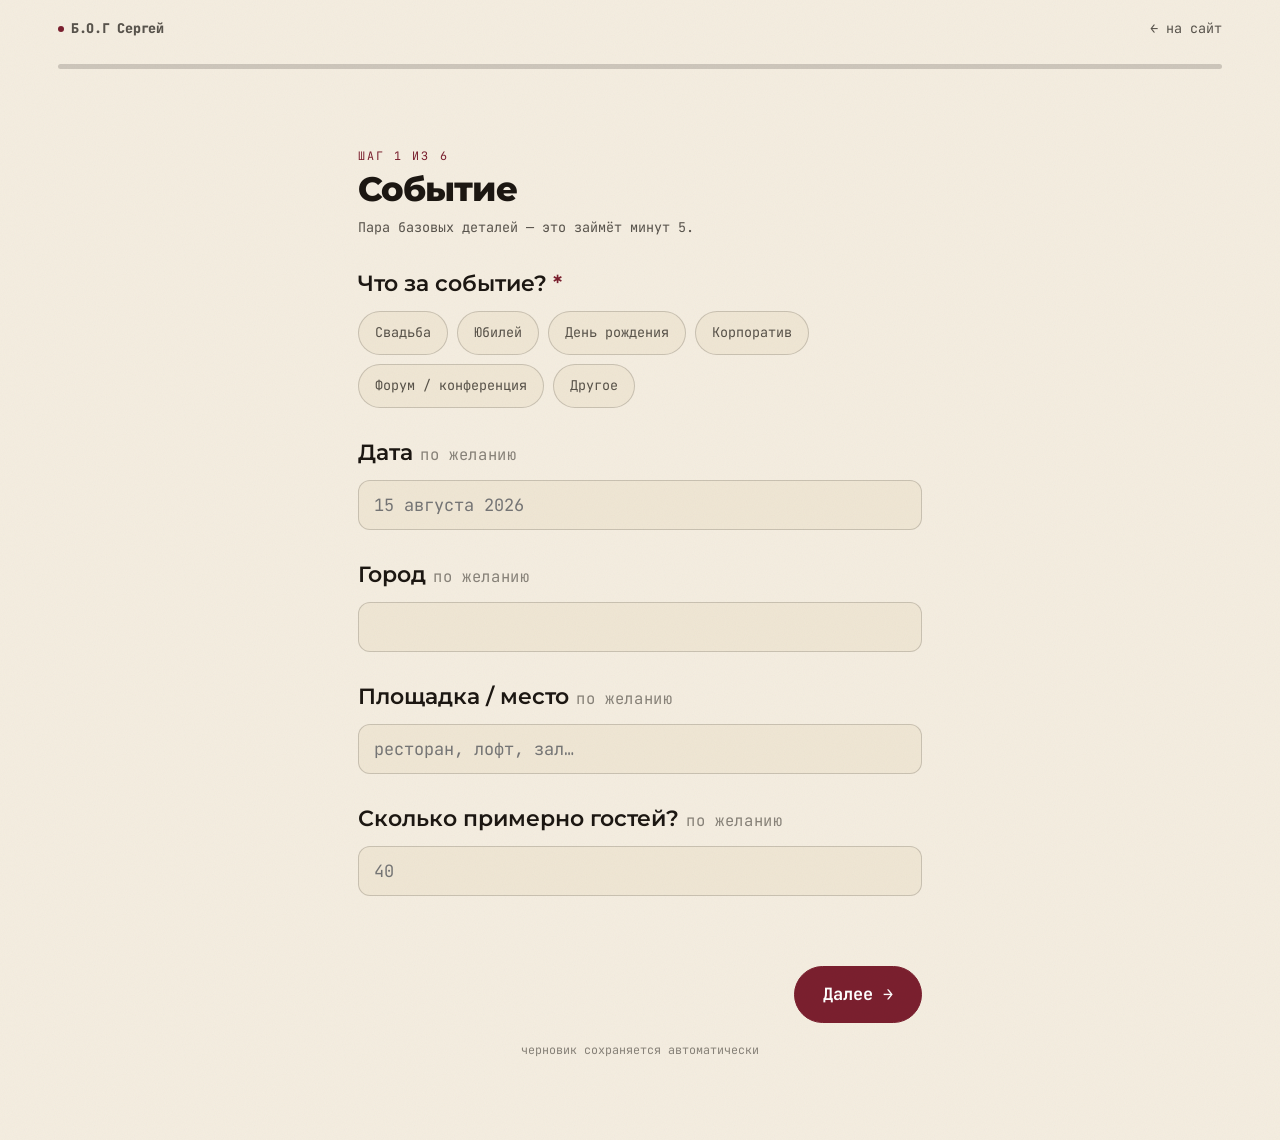
==== anketa.html @ d58dd118 "Анимации (GSAP/ScrollTrigger, editorial) + UX заявки, навигация, фото, анти-копи - Движок анимаций н" ====
<!DOCTYPE html>
<html lang="ru" data-theme="light" data-anim="editorial">
<head>
<meta charset="UTF-8" />
<meta name="viewport" content="width=device-width, initial-scale=1.0" />
<link rel="icon" type="image/svg+xml" href="/favicon.svg" />
<title>Анкета события · Б.О.Г Сергей</title>
<meta name="description" content="Короткая анкета-бриф: расскажите о вашем событии — Сергей подготовит программу под вас." />
<meta name="robots" content="noindex, follow" />
<link rel="preconnect" href="https://fonts.googleapis.com" />
<link rel="preconnect" href="https://fonts.gstatic.com" crossorigin />
<link href="https://fonts.googleapis.com/css2?family=Montserrat:wght@600;700;800;900&family=Caveat:wght@600;700&family=JetBrains+Mono:wght@400;500;600&display=swap" rel="stylesheet" />
<link rel="stylesheet" href="css/studio.css?v=71" />
<style>
.bfwrap{max-width:680px;margin:0 auto;padding:clamp(16px,4vw,40px) var(--pad) 80px}
.bftop{display:flex;align-items:center;justify-content:space-between;padding:18px var(--pad);position:sticky;top:0;background:var(--bg);z-index:10}
.bftop a{font-family:var(--f-mono);font-size:var(--step--1);color:var(--paper-dim)}
.bflogo{font-family:var(--f-display);font-weight:800;letter-spacing:-.02em;display:inline-flex;align-items:center;gap:.5em}
.bflogo i{width:.5em;height:.5em;border-radius:50%;background:var(--accent)}
.bfprog{height:5px;background:var(--line);border-radius:999px;overflow:hidden;margin:6px var(--pad) 0}
.bfprog span{display:block;height:100%;background:var(--accent);width:0;transition:width .35s var(--ease)}
.bfhead{margin:clamp(20px,4vw,38px) 0 6px}
.bfstepn{font-family:var(--f-mono);font-size:var(--step--2);letter-spacing:.18em;text-transform:uppercase;color:var(--accent)}
.bftitle{font-family:var(--f-display);font-weight:800;letter-spacing:-.025em;font-size:clamp(1.7rem,1.2rem+2vw,2.6rem);color:var(--paper);line-height:1.05;margin-top:6px}
.bfsub{font-family:var(--f-mono);font-size:var(--step--1);color:var(--paper-dim);margin-top:10px}
.bffield{margin-top:clamp(18px,2.5vw,26px)}
.bflbl{display:block;font-family:var(--f-display);font-weight:600;font-size:var(--step-1);color:var(--paper);margin-bottom:10px}
.bflbl .opt{font-family:var(--f-mono);font-weight:400;font-size:.7em;color:var(--paper-faint);letter-spacing:.04em;margin-left:.5em}
.bflbl .bfreq{color:var(--accent)}
.bfi,.bft{width:100%;font-family:var(--f-body);font-size:var(--step-0);color:var(--paper);background:var(--bg-1);border:1.5px solid var(--line);border-radius:12px;padding:13px 15px;transition:border-color .2s}
.bft{resize:vertical;min-height:90px;line-height:1.6}
.bfi:focus,.bft:focus{outline:none;border-color:var(--accent)}
.bfchips{display:flex;flex-wrap:wrap;gap:9px}
.bfchip{font-family:var(--f-mono);font-size:var(--step--1);padding:10px 16px;border-radius:999px;border:1.5px solid var(--line);background:var(--bg-1);color:var(--paper-dim);cursor:pointer;transition:.18s;user-select:none}
.bfchip:hover{border-color:var(--line-2)}
.bfchip.on{background:var(--accent);border-color:var(--accent);color:#fff}
.bfcards{display:flex;flex-direction:column;gap:10px}
.bfcard{display:flex;gap:8px;flex-wrap:wrap;align-items:center}
.bfcard .bfi{flex:1;min-width:120px}
.bfcard .del{flex:0 0 auto;width:42px;height:46px;border:1.5px solid var(--line);border-radius:12px;background:var(--bg-1);color:var(--paper-dim);cursor:pointer;font-size:18px}
.bfcard .del:hover{border-color:var(--accent);color:var(--accent)}
.bfadd{align-self:flex-start;font-family:var(--f-mono);font-size:var(--step--1);color:var(--accent);background:none;border:1.5px dashed var(--line-2);border-radius:10px;padding:9px 14px;cursor:pointer}
.bfadd:hover{border-color:var(--accent)}
.bfconsent{display:flex;align-items:flex-start;gap:.7em;font-family:var(--f-mono);font-size:var(--step--1);line-height:1.55;color:var(--paper-dim);cursor:pointer}
.bfconsent input{width:1.2em;height:1.2em;margin-top:.15em;accent-color:var(--accent);flex:0 0 auto}
.bfconsent a{color:var(--accent);border-bottom:1px solid currentColor}
.bfnav{display:flex;gap:12px;justify-content:space-between;margin-top:clamp(26px,4vw,40px)}
.bfbtn{font-family:var(--f-body);font-weight:700;font-size:var(--step-0);border-radius:999px;padding:14px 28px;cursor:pointer;border:1.5px solid var(--line-2);background:transparent;color:var(--paper);transition:.2s}
.bfbtn:hover{border-color:var(--paper)}
.bfbtn--main{background:var(--accent);border-color:var(--accent);color:#fff;margin-left:auto}
.bfbtn--main:hover{filter:brightness(1.06)}
.bfbtn:disabled{opacity:.5;cursor:default}
.bferr{font-family:var(--f-mono);font-size:var(--step--1);color:var(--accent);margin-top:14px;min-height:1.2em}
.bfsaved{font-family:var(--f-mono);font-size:var(--step--2);color:var(--paper-faint);text-align:center;margin-top:18px}
.bfdone{text-align:center;padding:clamp(30px,8vw,70px) 0}
.bfdone .mark{width:64px;height:64px;border-radius:50%;background:var(--accent);color:#fff;display:grid;place-items:center;margin:0 auto 20px}
.bfdone .mark svg{width:32px;height:32px}
.bfdone h2{font-family:var(--f-display);font-weight:800;font-size:clamp(1.8rem,1.2rem+2.4vw,3rem);color:var(--paper);letter-spacing:-.02em}
.bfdone p{font-family:var(--f-mono);font-size:var(--step-0);color:var(--paper-dim);max-width:42ch;margin:14px auto 0;line-height:1.7}
</style>
</head>
<body>
<div class="grain" aria-hidden="true"></div>

<div class="bftop">
  <a href="index.html" class="bflogo"><i></i>Б.О.Г&nbsp;Сергей</a>
  <a href="index.html">← на сайт</a>
</div>
<div class="bfprog"><span id="bfbar"></span></div>

<main class="bfwrap" id="bfroot"></main>

<script>
(function(){
  "use strict";
  var META = ["name","contact","eventType","date","city","venue","guests"];

  var STEPS = [
    { title:"Событие", sub:"Пара базовых деталей — это займёт минут 5.", fields:[
      { type:"chips", key:"eventType", label:"Что за событие?", required:true, options:["Свадьба","Юбилей","День рождения","Корпоратив","Форум / конференция","Другое"] },
      { type:"text", key:"date", label:"Дата", opt:true, ph:"15 августа 2026" },
      { type:"text", key:"city", label:"Город", opt:true },
      { type:"text", key:"venue", label:"Площадка / место", opt:true, ph:"ресторан, лофт, зал…" },
      { type:"text", key:"guests", label:"Сколько примерно гостей?", opt:true, ph:"40" }
    ]},
    { title:"Как с вами связаться", sub:"Чтобы Сергей мог обсудить детали.", fields:[
      { type:"text", key:"name", label:"Как вас зовут?", required:true },
      { type:"text", key:"contact", label:"Телефон или Telegram", required:true, ph:"+7… или @username" },
      { type:"text", key:"socials", label:"Соцсети", opt:true, ph:"VK / Instagram (по желанию)" }
    ]},
    { title:"Формат и атмосфера", sub:"Чтобы вечер был именно вашим.", fields:[
      { type:"chips", multi:true, key:"mood", label:"Какое настроение хотите?", opt:true, options:["Тёплое, семейное","Динамичное, драйв","Торжественное","Неформальное","Камерное","Масштабное"] },
      { type:"textarea", key:"must", label:"Что точно должно быть?", opt:true },
      { type:"textarea", key:"avoid", label:"Чего точно НЕ нужно?", opt:true }
    ]},
    { title:"Программа и слово гостям", sub:"Можно пропустить и дополнить позже.", fields:[
      { type:"textarea", key:"keymoments", label:"Ключевые моменты / блоки программы", opt:true },
      { type:"cards", key:"speakers", label:"Кому дать слово / тосты", opt:true, cols:["Имя","Кто это / факт"] }
    ]},
    { title:"Музыка", sub:"", fields:[
      { type:"textarea", key:"music_key", label:"Важные композиции на ключевые моменты", opt:true },
      { type:"textarea", key:"music_stop", label:"Стоп-лист — что НЕ играть", opt:true },
      { type:"textarea", key:"music_dance", label:"Танцевальные предпочтения / жанры", opt:true }
    ]},
    { title:"Традиции", when:function(a){return a.eventType==="Свадьба";}, fields:[
      { type:"chips", multi:true, key:"traditions", label:"Какие традиции оставляем?", opt:true, options:["Каравай","Семейный очаг","Танец с родителями","Букет невесты","Бутоньерка","Торт"] },
      { type:"textarea", key:"love_story", label:"Пара слов о вашей истории", opt:true }
    ]},
    { title:"Детали события", when:function(a){return a.eventType && a.eventType!=="Свадьба";}, fields:[
      { type:"textarea", key:"hero", label:"О ком/чём событие, кто виновник торжества?", opt:true },
      { type:"textarea", key:"goal", label:"Цель и важные детали", opt:true },
      { type:"chips", multi:true, key:"tech", label:"Что нужно технически?", opt:true, options:["Микрофоны","Экран / проектор","Награждение","Выступления спикеров","Живая музыка"] }
    ]},
    { title:"Почти готово", sub:"Последний шаг.", fields:[
      { type:"textarea", key:"wishes", label:"Что ещё важно знать?", opt:true },
      { type:"consent", key:"consent", label:"", required:true }
    ]}
  ];

  var A = {};
  try { A = JSON.parse(localStorage.getItem("bog_brief_draft")||"{}") || {}; } catch(e){ A = {}; }
  var idx = 0;
  var root = document.getElementById("bfroot");
  var bar = document.getElementById("bfbar");

  function visible(){ return STEPS.filter(function(s){ return !s.when || s.when(A); }); }
  function save(){ try{ localStorage.setItem("bog_brief_draft", JSON.stringify(A)); }catch(e){} }
  function esc(s){ return String(s==null?"":s).replace(/[&<>"]/g,function(c){return {"&":"&amp;","<":"&lt;",">":"&gt;",'"':"&quot;"}[c];}); }

  function fieldHTML(f){
    var req = f.required ? '<span class="bfreq"> *</span>' : (f.opt ? '<span class="opt">по желанию</span>' : '');
    var lbl = f.label ? '<label class="bflbl">'+esc(f.label)+req+'</label>' : '';
    var v = A[f.key];
    if(f.type==="text") return '<div class="bffield">'+lbl+'<input class="bfi" data-k="'+f.key+'" type="text" value="'+esc(v||"")+'" placeholder="'+esc(f.ph||"")+'"></div>';
    if(f.type==="textarea") return '<div class="bffield">'+lbl+'<textarea class="bft" data-k="'+f.key+'" placeholder="'+esc(f.ph||"")+'">'+esc(v||"")+'</textarea></div>';
    if(f.type==="chips"){
      var sel = f.multi ? (Array.isArray(v)?v:[]) : v;
      var chips = f.options.map(function(o){
        var on = f.multi ? (sel.indexOf(o)>=0) : (sel===o);
        return '<button type="button" class="bfchip'+(on?" on":"")+'" data-chip="'+f.key+'" data-val="'+esc(o)+'" data-multi="'+(f.multi?1:0)+'">'+esc(o)+'</button>';
      }).join("");
      return '<div class="bffield">'+lbl+'<div class="bfchips">'+chips+'</div></div>';
    }
    if(f.type==="cards"){
      var rows = (Array.isArray(v)?v:[]);
      if(!rows.length) rows=[{}];
      var html = rows.map(function(r,i){
        return '<div class="bfcard" data-card="'+f.key+'" data-i="'+i+'">'+
          f.cols.map(function(c,ci){ return '<input class="bfi" data-col="'+ci+'" type="text" placeholder="'+esc(c)+'" value="'+esc(r["c"+ci]||"")+'">'; }).join("")+
          '<button type="button" class="del" data-delcard="'+f.key+'" data-i="'+i+'">×</button></div>';
      }).join("");
      return '<div class="bffield">'+lbl+'<div class="bfcards" data-cards="'+f.key+'">'+html+'</div><button type="button" class="bfadd" data-addcard="'+f.key+'">+ добавить</button></div>';
    }
    if(f.type==="consent"){
      var on = !!v;
      return '<div class="bffield"><label class="bfconsent"><input type="checkbox" data-k="consent"'+(on?" checked":"")+'><span>Я даю согласие на обработку персональных данных и принимаю <a href="privacy.html" target="_blank">политику конфиденциальности</a>.</span></label></div>';
    }
    return "";
  }

  function render(){
    var steps = visible();
    if(idx>=steps.length) idx=steps.length-1;
    if(idx<0) idx=0;
    var step = steps[idx];
    bar.style.width = Math.round((idx)/(steps.length-1)*100)+"%";
    var last = idx===steps.length-1;
    root.innerHTML =
      '<div class="bfhead"><div class="bfstepn">Шаг '+(idx+1)+' из '+steps.length+'</div>'+
      '<h1 class="bftitle">'+esc(step.title)+'</h1>'+(step.sub?'<p class="bfsub">'+esc(step.sub)+'</p>':'')+'</div>'+
      step.fields.map(fieldHTML).join("")+
      '<p class="bferr" id="bferr"></p>'+
      '<div class="bfnav">'+
        (idx>0?'<button type="button" class="bfbtn" id="bfback">Назад</button>':'')+
        '<button type="button" class="bfbtn bfbtn--main" id="bfnext">'+(last?"Отправить":"Далее →")+'</button>'+
      '</div>'+
      '<p class="bfsaved">черновик сохраняется автоматически</p>';
    wire(step);
  }

  function wire(step){
    root.querySelectorAll("[data-k]").forEach(function(el){
      el.addEventListener(el.type==="checkbox"?"change":"input", function(){
        A[el.getAttribute("data-k")] = el.type==="checkbox" ? el.checked : el.value;
        save();
      });
    });
    root.querySelectorAll("[data-chip]").forEach(function(el){
      el.addEventListener("click", function(){
        var k=el.getAttribute("data-chip"), val=el.getAttribute("data-val"), multi=el.getAttribute("data-multi")==="1";
        if(multi){ var arr=Array.isArray(A[k])?A[k]:[]; var i=arr.indexOf(val); if(i>=0)arr.splice(i,1); else arr.push(val); A[k]=arr; el.classList.toggle("on"); }
        else { A[k]=val; root.querySelectorAll('[data-chip="'+k+'"]').forEach(function(c){c.classList.remove("on");}); el.classList.add("on"); }
        save();
      });
    });
    root.querySelectorAll("[data-card]").forEach(function(card){
      card.querySelectorAll("[data-col]").forEach(function(inp){
        inp.addEventListener("input", function(){ collectCards(card.getAttribute("data-card")); });
      });
    });
    root.querySelectorAll("[data-addcard]").forEach(function(b){
      b.addEventListener("click", function(){ var k=b.getAttribute("data-addcard"); var arr=Array.isArray(A[k])?A[k]:[]; arr.push({}); A[k]=arr; save(); render(); });
    });
    root.querySelectorAll("[data-delcard]").forEach(function(b){
      b.addEventListener("click", function(){ var k=b.getAttribute("data-delcard"); collectCards(k); var arr=Array.isArray(A[k])?A[k]:[]; arr.splice(parseInt(b.getAttribute("data-i"),10),1); A[k]=arr; save(); render(); });
    });
    var back=document.getElementById("bfback"); if(back) back.addEventListener("click", function(){ idx--; render(); window.scrollTo(0,0); });
    document.getElementById("bfnext").addEventListener("click", next);
  }

  function collectCards(k){
    var arr=[];
    root.querySelectorAll('[data-cards="'+k+'"] .bfcard').forEach(function(card){
      var o={}; card.querySelectorAll("[data-col]").forEach(function(inp){ o["c"+inp.getAttribute("data-col")]=inp.value; });
      arr.push(o);
    });
    A[k]=arr; save();
  }

  function next(){
    var steps=visible(), step=steps[idx], err=document.getElementById("bferr");
    for(var i=0;i<step.fields.length;i++){
      var f=step.fields[i];
      if(f.required){
        if(f.type==="consent" && !A.consent){ err.textContent="Поставьте, пожалуйста, галочку согласия."; return; }
        if(f.type!=="consent" && !(A[f.key]&&String(A[f.key]).trim())){ err.textContent="Заполните: "+(f.label||"обязательное поле"); return; }
      }
    }
    err.textContent="";
    if(idx<steps.length-1){ idx++; render(); window.scrollTo(0,0); }
    else submit();
  }

  function fmtVal(v){
    if(Array.isArray(v)){
      if(v.length && typeof v[0]==="object"){ return v.map(function(o){return Object.keys(o).map(function(k){return o[k];}).filter(Boolean).join(" — ");}).filter(Boolean).join("\n"); }
      return v.join(", ");
    }
    return v==null?"":String(v);
  }

  function submit(){
    var btn=document.getElementById("bfnext"); btn.disabled=true; btn.textContent="Отправляю…";
    var payload={ name:A.name||"", contact:A.contact||"", eventType:A.eventType||"", date:A.date||"", city:A.city||"", venue:A.venue||"", guests:A.guests||"", sections:[] };
    visible().forEach(function(step){
      var items=[];
      step.fields.forEach(function(f){
        if(META.indexOf(f.key)>=0 || f.type==="consent") return;
        var val=fmtVal(A[f.key]).trim();
        if(val) items.push({ q:f.label||f.key, a:val });
      });
      if(items.length) items.unshift; // noop
      if(items.length) payload.sections.push({ title:step.title, items:items });
    });
    fetch("/api/brief",{ method:"POST", headers:{"Content-Type":"application/json"}, body:JSON.stringify(payload) })
      .then(function(r){ return r.ok?r.json():null; })
      .then(function(d){
        if(d&&d.success){ try{localStorage.removeItem("bog_brief_draft");}catch(e){} done(); }
        else { btn.disabled=false; btn.textContent="Отправить"; document.getElementById("bferr").textContent="Не удалось отправить — проверьте имя/контакт и попробуйте снова."; }
      })
      .catch(function(){ btn.disabled=false; btn.textContent="Отправить"; document.getElementById("bferr").textContent="Ошибка сети — попробуйте ещё раз."; });
  }

  function done(){
    bar.style.width="100%";
    root.innerHTML='<div class="bfdone"><div class="mark"><svg viewBox="0 0 24 24" fill="none" stroke="currentColor" stroke-width="2.6"><path d="M5 12l5 5L20 7"/></svg></div>'+
      '<h2>Анкета отправлена!</h2><p>Спасибо! Сергей получил вашу анкету и свяжется с вами, чтобы обсудить детали. Можно закрывать страницу.</p>'+
      '<div style="margin-top:26px"><a class="bfbtn" href="index.html">← Вернуться на сайт</a></div></div>';
    window.scrollTo(0,0);
  }

  render();
})();
</script>
</body>
</html>
---- css/studio.css ----
/* =====================================================================
   ВЕДУЩИЙ — cinematic studio system (v2)
   Монохром: near-black + тёплый off-white. Весь цвет — из фотографий.
   Типографика: Onest (гротеск) + JetBrains Mono (тех-лейблы).
   ===================================================================== */

:root{
  --bg:        #0a0a0b;
  --bg-1:      #0e0e10;
  --bg-2:      #141417;
  --bg-3:      #1b1b1f;
  --paper:     #f4f2ec;   /* тёплый off-white текст */
  --paper-dim: rgba(244,242,236,.62);
  --paper-faint: rgba(244,242,236,.40);
  --line:      rgba(244,242,236,.14);
  --line-2:    rgba(244,242,236,.28);
  --white:     #ffffff;
  --accent:    #d23a40;   /* бордо-красный — заголовки на тёмной теме */
  --accent-2:  #e0a31f;   /* тёплый жёлтый — второй акцент */
  --hl:        #f6d56a;   /* мягкий жёлтый — маркер-выделение */
  --grid:      rgba(244,242,236,.05);   /* линии сетки-«миллиметровки» (по референс-постеру) */

  --f-display: "Montserrat", "Arimo", Arial, sans-serif;  /* плакатный жирный гротеск */
  --f-body:    "JetBrains Mono", ui-monospace, "Courier New", monospace;
  --f-mono:    "JetBrains Mono", ui-monospace, "Courier New", monospace;

  --step--2: clamp(.66rem,.62rem + .14vw,.74rem);
  --step--1: clamp(.74rem,.7rem + .2vw,.84rem);
  --step-0:  clamp(.95rem,.9rem + .25vw,1.06rem);
  --step-1:  clamp(1.1rem,.95rem + .55vw,1.4rem);
  --step-2:  clamp(1.5rem,1.2rem + 1.3vw,2.3rem);
  --step-3:  clamp(2.1rem,1.5rem + 2.8vw,3.8rem);
  --step-4:  clamp(2.8rem,1.7rem + 5.2vw,6.2rem);
  --step-5:  clamp(3.4rem,1.4rem + 9vw,10rem);

  --pad: clamp(18px,4.5vw,72px);
  --maxw: 1560px;
  --sp: clamp(64px, 6.5vw, 104px);      /* единый вертикальный ритм между блоками */
  --head-gap: clamp(32px, 4vw, 56px);   /* отступ заголовка секции до контента */
  --ease: cubic-bezier(.22,1,.36,1);
  --ease-io: cubic-bezier(.76,0,.24,1);
}

*,*::before,*::after{ box-sizing:border-box; margin:0; padding:0; }
html{ -webkit-text-size-adjust:100%; overflow-x:clip; }
html.lenis,html.lenis body{ height:auto; }
.lenis.lenis-smooth{ scroll-behavior:auto !important; }
.lenis.lenis-stopped{ overflow:hidden; }

body{
  font-family:var(--f-body);
  font-size:var(--step-0);
  line-height:1.55;
  color:var(--paper);
  background:var(--bg);
  -webkit-font-smoothing:antialiased;
  text-rendering:optimizeLegibility;
  overflow-x:clip;
}
img,video,svg{ display:block; max-width:100%; }
a{ color:inherit; text-decoration:none; }
button{ font:inherit; color:inherit; background:none; border:none; cursor:pointer; }
ul{ list-style:none; }
::selection{ background:var(--paper); color:var(--bg); }

/* ---------- grain ---------- */
.grain{
  position:fixed; inset:-50%; z-index:9000; pointer-events:none; opacity:.045; mix-blend-mode:screen;
  background-image:url("data:image/svg+xml,%3Csvg xmlns='http://www.w3.org/2000/svg' width='160' height='160'%3E%3Cfilter id='n'%3E%3CfeTurbulence type='fractalNoise' baseFrequency='.9' numOctaves='2' stitchTiles='stitch'/%3E%3C/filter%3E%3Crect width='100%25' height='100%25' filter='url(%23n)'/%3E%3C/svg%3E");
  animation:grain 6s steps(6) infinite;
}
@keyframes grain{ 0%{transform:translate(0,0)}20%{transform:translate(-4%,3%)}40%{transform:translate(3%,-3%)}60%{transform:translate(-2%,4%)}80%{transform:translate(4%,2%)}100%{transform:translate(0,0)} }

/* ---------- layout ---------- */
.wrap{ width:100%; max-width:var(--maxw); margin-inline:auto; padding-inline:var(--pad); }
.section{ padding-block:var(--sp); position:relative; }
.section--tight{ padding-block:var(--sp); }

/* ---------- type primitives ---------- */
.mono{ font-family:var(--f-mono); }
.label{
  font-family:var(--f-mono); font-size:var(--step--1); letter-spacing:.22em; text-transform:uppercase;
  color:var(--paper-dim); font-weight:500; display:inline-flex; align-items:center; gap:.7em;
}
.label::before{ content:"["; color:var(--paper-faint); }
.label::after{ content:"]"; color:var(--paper-faint); }
.label--plain::before,.label--plain::after{ content:""; }
.label--plain{ gap:.7em; }
.label--dash::before{ content:""; width:clamp(18px,3vw,40px); height:1px; background:currentColor; opacity:.6; }
.label--dash::after{ content:""; }

.idx{ font-family:var(--f-mono); font-size:var(--step--1); letter-spacing:.1em; color:var(--paper-dim); }

.display{ font-family:var(--f-display); font-weight:800; line-height:.92; letter-spacing:-.025em; font-size:var(--step-4); }
.h1{ font-family:var(--f-display); font-weight:800; line-height:.96; letter-spacing:-.02em; font-size:var(--step-4); }
.h2{ font-family:var(--f-display); font-weight:700; line-height:1.0; letter-spacing:-.018em; font-size:var(--step-3); }
.h3{ font-family:var(--f-display); font-weight:600; line-height:1.06; letter-spacing:-.01em; font-size:var(--step-2); }
.lead{ font-size:var(--step-1); line-height:1.5; color:var(--paper); font-weight:400; max-width:40ch; }
.muted{ color:var(--paper-dim); }
.mono-body{ font-family:var(--f-mono); font-size:var(--step-0); line-height:1.75; letter-spacing:.01em; color:var(--paper-dim); }
.mono-body--just{ text-align:justify; }
.up{ text-transform:uppercase; }

/* ---------- buttons / links ---------- */
.btn{
  position:relative; display:inline-flex; align-items:center; gap:.8em;
  padding:.95em 1.5em; border-radius:999px; border:1px solid var(--line-2);
  font-family:var(--f-mono); font-size:var(--step--1); font-weight:500; letter-spacing:.14em; text-transform:uppercase;
  color:var(--paper); background:transparent; overflow:hidden; isolation:isolate;
  transition:color .5s var(--ease), border-color .5s var(--ease);
}
.btn::before{ content:""; position:absolute; inset:0; z-index:-1; background:var(--paper); transform:translateY(101%); transition:transform .55s var(--ease); }
.btn:hover{ color:var(--bg); border-color:var(--paper); }
.btn:hover::before{ transform:translateY(0); }
.btn--solid{ background:var(--paper); color:var(--bg); border-color:var(--paper); }
.btn--solid::before{ background:var(--bg); }
.btn--solid:hover{ color:var(--paper); }
.btn__play{ width:1.5em; height:1.5em; border-radius:50%; border:1px solid currentColor; display:grid; place-items:center; }
.btn__play svg{ width:.5em; fill:currentColor; transform:translateX(1px); }

.alink{ display:inline-flex; align-items:center; gap:.6em; font-family:var(--f-mono); font-size:var(--step--1);
  letter-spacing:.14em; text-transform:uppercase; color:var(--paper); }
.alink svg{ width:1.3em; transition:transform .4s var(--ease); }
.alink:hover svg{ transform:translate(.35em,-.35em); }

/* ---------- nav ---------- */
.nav{ position:fixed; inset:0 0 auto 0; z-index:7000; display:flex; align-items:center; justify-content:space-between;
  padding:clamp(14px,2vw,22px) var(--pad); transition:transform .5s var(--ease); }
.nav--hidden{ transform:translateY(-130%); }
.nav__logo{ font-family:var(--f-mono); font-weight:600; letter-spacing:.16em; text-transform:uppercase; font-size:var(--step--1);
  display:inline-flex; align-items:center; gap:.6em; }
.nav__logo i{ width:.5em; height:.5em; border-radius:50%; background:var(--paper); display:inline-block; }
.nav__pill{ display:flex; gap:.2em; padding:.35em; border-radius:999px; border:1px solid var(--line);
  background:rgba(10,10,11,.5); backdrop-filter:blur(14px); -webkit-backdrop-filter:blur(14px); }
.nav__pill a{ font-family:var(--f-mono); font-size:var(--step--1); letter-spacing:.12em; text-transform:uppercase;
  padding:.55em .9em; border-radius:999px; color:var(--paper-dim); transition:color .3s, background .3s; white-space:nowrap; }
.nav__pill a:hover{ color:var(--paper); }
.nav__pill a[aria-current="page"],.nav__pill a.is-active{ background:var(--paper); color:var(--bg); }
.nav__icons{ display:flex; gap:.5em; }
.iconbtn{ width:2.6em; height:2.6em; border-radius:50%; border:1px solid var(--line-2); display:grid; place-items:center;
  color:var(--paper); transition:background .35s var(--ease), color .35s var(--ease), border-color .35s; }
.iconbtn svg{ width:1.05em; height:1.05em; }
.iconbtn:hover{ background:var(--paper); color:var(--bg); border-color:var(--paper); }
.nav__burger{ display:none; }
@media (max-width:1040px){
  .nav__pill{ display:none; }
  .nav__icons .iconbtn:not(.iconbtn--keep){ display:none; }
  .nav__burger{ display:grid; place-items:center; width:2.6em; height:2.6em; border-radius:50%; border:1px solid var(--line-2); gap:4px; }
  .nav__burger span{ width:16px; height:1.5px; background:var(--paper); display:block; transition:transform .35s var(--ease),opacity .3s; }
  .nav__burger.is-open span:nth-child(1){ transform:translateY(5.5px) rotate(45deg); }
  .nav__burger.is-open span:nth-child(2){ opacity:0; }
  .nav__burger.is-open span:nth-child(3){ transform:translateY(-5.5px) rotate(-45deg); }
}
.menu{ position:fixed; inset:0; z-index:6900; background:var(--bg-1); display:flex; flex-direction:column; justify-content:center;
  padding:var(--pad); clip-path:inset(0 0 100% 0); transition:clip-path .7s var(--ease-io); pointer-events:none; }
.menu.is-open{ clip-path:inset(0 0 0 0); pointer-events:auto; }
.menu a{ font-family:var(--f-display); font-weight:700; font-size:clamp(2rem,9vw,3.4rem); letter-spacing:-.02em;
  line-height:1.18; padding:.1em 0; display:flex; align-items:baseline; gap:.5em; border-bottom:1px solid var(--line); }
.menu a small{ font-family:var(--f-mono); font-size:.8rem; color:var(--paper-dim); letter-spacing:.1em; }

/* ---------- hero ---------- */
.hero{ position:relative; min-height:100svh; display:flex; flex-direction:column; justify-content:center; align-items:center;
  overflow:hidden; isolation:isolate; text-align:center; }
.hero__media{ position:absolute; inset:0; z-index:-2; }
.hero__media img{ width:100%; height:100%; object-fit:cover; object-position:50% 28%;
  filter:contrast(1.03) saturate(1.04);
  transform:scale(1.04); animation:kenburns 28s var(--ease-io) infinite alternate; }
@keyframes kenburns{ from{ transform:scale(1.04) translate(0,0); } to{ transform:scale(1.1) translate(0,-1%); } }
.hero__scrim{ position:absolute; inset:0; z-index:-1;
  background:linear-gradient(180deg, rgba(10,10,11,.5), rgba(10,10,11,.22) 34% 56%, rgba(10,10,11,.92)),
             radial-gradient(120% 92% at 50% 44%, rgba(10,10,11,.2), rgba(10,10,11,.58) 82%); }

.hero__word{
  font-family:var(--f-display); font-weight:900; line-height:.9; letter-spacing:-.045em;
  font-size:clamp(3rem,1.2rem + 8vw,8.5rem); width:100%; padding-inline:var(--pad);
  background-image:radial-gradient(circle at center, var(--white) 0 36%, transparent 40%);
  background-size:.115em .115em; background-position:center;
  -webkit-background-clip:text; background-clip:text;
  -webkit-text-fill-color:transparent; color:transparent;
  filter:drop-shadow(0 0 10px rgba(255,255,255,.25)) drop-shadow(0 4px 30px rgba(0,0,0,.5));
}
/* image wordmark variant (PNG halftone «ВЕДУЩИЙ») */
.hero__word--img{ background:none; -webkit-text-fill-color:initial; color:transparent; line-height:0; }
.hero__word--img img{ display:block; width:min(100%, 1265px); height:auto; margin-inline:auto; }
.hero__tagline{ font-family:var(--f-mono); font-size:var(--step--1); letter-spacing:.14em; text-transform:uppercase;
  line-height:1.9; color:var(--paper); max-width:40ch; margin-top:clamp(22px,3vw,40px); }
.hero__eyebrow{ margin-bottom:clamp(20px,3vw,38px); color:var(--paper); }
.hero__top{ position:absolute; top:clamp(78px,10vh,120px); left:var(--pad); right:var(--pad); display:flex;
  justify-content:space-between; gap:1rem; font-family:var(--f-mono); font-size:var(--step--2); letter-spacing:.2em;
  text-transform:uppercase; color:var(--paper-dim); }
.hero__rec{ display:inline-flex; align-items:center; gap:.5em; }
.hero__rec i{ width:.55em; height:.55em; border-radius:50%; background:var(--white); animation:blink 1.5s steps(1) infinite; }
@keyframes blink{ 50%{ opacity:.2 } }
.hero__scroll{ position:absolute; bottom:clamp(20px,3vw,38px); left:50%; transform:translateX(-50%);
  font-family:var(--f-mono); font-size:var(--step--2); letter-spacing:.28em; text-transform:uppercase; color:var(--paper-dim);
  display:flex; flex-direction:column; align-items:center; gap:.8em; }
.hero__scroll i{ width:1px; height:42px; background:linear-gradient(var(--paper),transparent); position:relative; overflow:hidden; }
.hero__scroll i::after{ content:""; position:absolute; inset:0; background:var(--white); animation:drop 1.8s var(--ease-io) infinite; }
@keyframes drop{ 0%{ transform:translateY(-100%) } 60%,100%{ transform:translateY(100%) } }

/* ---------- statement ---------- */
.statement{ text-align:center; display:flex; flex-direction:column; align-items:center; }
.statement__media{ width:min(420px,72vw); aspect-ratio:3/4; margin-bottom:clamp(34px,5vw,64px); }
.statement__title{ font-family:var(--f-display); font-weight:700; font-size:var(--step-3); line-height:1.05; letter-spacing:-.02em;
  max-width:20ch; }
.statement__title em{ font-style:normal; color:var(--paper-dim); }
.statement__sub{ margin-top:clamp(20px,3vw,32px); max-width:54ch; }

/* ---------- media frame (grayscale -> colour) ---------- */
.media{ position:relative; overflow:hidden; background:var(--bg-2); }
.media img{ width:100%; height:100%; object-fit:cover; filter:grayscale(.55) contrast(1.05) brightness(.92);
  transform:scale(1.001); transition:filter 1s var(--ease), transform 1.4s var(--ease); }
.media.in-view img,.media:hover img{ filter:grayscale(0) contrast(1.03); }
.media:hover img{ transform:scale(1.05); }
.media__tag{ position:absolute; left:clamp(12px,1.4vw,18px); top:clamp(12px,1.4vw,18px); z-index:2;
  font-family:var(--f-mono); font-size:var(--step--2); letter-spacing:.18em; text-transform:uppercase; color:var(--paper);
  mix-blend-mode:difference; }
.media__corner{ position:absolute; width:16px; height:16px; border:1px solid rgba(255,255,255,.5); z-index:2; }
.media__corner.tl{ top:10px; left:10px; border-right:0; border-bottom:0; }
.media__corner.br{ bottom:10px; right:10px; border-left:0; border-top:0; }

/* ---------- stories / roles ---------- */
.stories{ position:relative; }
.stories__head{ display:flex; justify-content:space-between; align-items:flex-end; gap:2rem; flex-wrap:wrap;
  margin-bottom:var(--head-gap); }
.story{
  position:relative; display:grid;
  grid-template-columns:auto minmax(0,1.4fr) clamp(150px,15vw,230px) auto;
  align-items:center; column-gap:clamp(24px,3.2vw,60px); row-gap:.6em;
  padding:clamp(26px,3.2vw,46px) 0; border-top:1px solid var(--line); text-decoration:none; color:inherit;
}
.stories .story:last-child{ border-bottom:1px solid var(--line); }
.story__idx{ font-family:var(--f-mono); font-size:var(--step--1); color:var(--paper-dim); align-self:start; padding-top:.6em; letter-spacing:.1em; }
.story__meta{ display:flex; flex-direction:column; gap:.55em; min-width:0; }
.story__title{ font-family:var(--f-display); font-weight:800; font-size:clamp(1.9rem,4.4vw,4rem); line-height:1.0; letter-spacing:-.03em;
  text-wrap:balance; overflow-wrap:break-word; transition:transform .55s var(--ease), opacity .4s; }
.story__desc{ color:var(--paper-dim); font-size:var(--step-0); max-width:44ch; }
.story__thumb{ width:100%; aspect-ratio:4/3; border-radius:3px; overflow:hidden; opacity:1; transform:none; }
.story__thumb img{ width:100%; height:100%; object-fit:cover; filter:grayscale(.85) contrast(1.02);
  transform:scale(1.02); transition:filter .7s var(--ease), transform .9s var(--ease); }
.story__arrow{ width:clamp(48px,5vw,72px); height:clamp(48px,5vw,72px); border-radius:50%; border:1px solid var(--line-2);
  display:grid; place-items:center; flex:none; justify-self:end;
  transition:background .45s var(--ease), color .45s var(--ease), border-color .45s, transform .55s var(--ease); }
.story__arrow svg{ width:38%; }
.story:hover .story__title{ transform:translateX(.15em); }
.story:hover .story__arrow{ background:var(--accent); color:#fff; border-color:var(--accent); transform:rotate(-45deg); }
.story:hover .story__thumb img{ filter:grayscale(0); transform:scale(1.07); }
@media (max-width:1024px){
  .story{ grid-template-columns:auto minmax(0,1fr) auto; }
  .story__thumb{ display:none; }
}
@media (max-width:560px){
  .story{ grid-template-columns:1fr; }
  .story__idx{ padding-top:0; }
  .story__arrow{ display:none; }
}

/* full-bleed feature story (big image + overlay title) */
.feature{ position:relative; min-height:84svh; display:flex; align-items:flex-end; overflow:hidden; isolation:isolate;
  padding:clamp(24px,4vw,56px) var(--pad); }
.feature img{ position:absolute; inset:0; width:100%; height:100%; object-fit:cover; z-index:-2;
  filter:grayscale(.35) brightness(.7) contrast(1.05); transform:scale(1.04); }
.feature::after{ content:""; position:absolute; inset:0; z-index:-1;
  background:linear-gradient(180deg, rgba(10,10,11,.3), transparent 40%, rgba(10,10,11,.85)); }
.feature__title{ font-family:var(--f-display); font-weight:800; font-size:var(--step-4); line-height:.96; letter-spacing:-.02em; }
.feature__row{ display:flex; justify-content:space-between; align-items:flex-end; gap:2rem; flex-wrap:wrap; width:100%; }

/* ---------- reel (horizontal moments) ---------- */
.reel{ display:grid; grid-auto-flow:column; grid-auto-columns:minmax(240px,30vw); gap:clamp(12px,1.5vw,20px);
  overflow-x:auto; scroll-snap-type:x mandatory; padding-bottom:1rem; scrollbar-width:none; }
.reel::-webkit-scrollbar{ display:none; }
.reel__item{ scroll-snap-align:start; }
.reel__item .media{ aspect-ratio:4/5; }
.reel__cap{ display:flex; justify-content:space-between; gap:1rem; margin-top:.8em;
  font-family:var(--f-mono); font-size:var(--step--2); letter-spacing:.12em; text-transform:uppercase; color:var(--paper-dim); }
.reel__cap b{ color:var(--paper); font-weight:500; }

/* ---------- clients marquee ---------- */
.marquee{ overflow:hidden; display:flex; white-space:nowrap; border-block:1px solid var(--line); padding-block:clamp(16px,2.4vw,30px); }
.marquee__track{ display:flex; flex:none; align-items:center; animation:marq 38s linear infinite; }
.marquee--rev .marquee__track{ animation-direction:reverse; }
.marquee__track span{ font-family:var(--f-display); font-weight:600; font-size:clamp(1.4rem,3.4vw,2.6rem); letter-spacing:-.01em;
  padding-inline:clamp(18px,3vw,44px); display:inline-flex; align-items:center; gap:clamp(18px,3vw,44px); color:var(--paper-dim); }
.marquee__track span::after{ content:"✳"; font-size:.42em; color:var(--paper-faint); }
.marquee:hover .marquee__track{ animation-play-state:paused; }
@keyframes marq{ to{ transform:translateX(-50%); } }

/* ---------- footer / contact ---------- */
.footer{ background:#0c0c0e; border-top:1px solid var(--line); padding-block:var(--sp);
  --paper:#f3f1ec; --paper-dim:rgba(243,241,236,.64); --paper-faint:rgba(243,241,236,.44);
  --line:rgba(243,241,236,.16); --line-2:rgba(243,241,236,.32); --accent:#d23a40;
  color:var(--paper); }
.footer__top{ display:grid; gap:clamp(28px,5vw,64px); grid-template-columns:1fr; }
@media (min-width:880px){ .footer__top{ grid-template-columns:1.5fr 1fr; align-items:start; } }
.footer__cta{ font-family:var(--f-display); font-weight:700; font-size:var(--step-3); line-height:1.0; letter-spacing:-.02em; }
.footer__cta em{ font-style:normal; color:var(--paper-dim); }
.footer__contacts{ display:flex; flex-direction:column; gap:.9rem; }
.footer__link{ font-family:var(--f-display); font-size:var(--step-1); display:inline-flex; align-items:center; gap:.5em; width:fit-content;
  border-bottom:1px solid transparent; transition:border-color .3s; }
.footer__link:hover{ border-color:var(--line-2); }
.footer__cols{ display:flex; flex-wrap:wrap; gap:clamp(22px,4vw,54px); margin-top:clamp(36px,6vw,72px); }
.footer__col h5{ font-family:var(--f-mono); font-size:var(--step--1); letter-spacing:.18em; text-transform:uppercase; color:var(--paper-faint); margin-bottom:1em; }
.footer__col a{ display:block; padding:.28em 0; color:var(--paper-dim); transition:color .3s; }
.footer__col a:hover{ color:var(--paper); }
.footer__big{ font-family:var(--f-display); font-weight:800; font-size:clamp(3.4rem,20vw,18rem); line-height:.8; letter-spacing:-.04em;
  color:transparent; -webkit-text-stroke:1px var(--line-2); margin-top:clamp(30px,5vw,64px); overflow:hidden; }
.footer__big--img{ overflow:visible; -webkit-text-stroke:0; }
.footer__big--img img{ display:block; width:100%; height:auto; opacity:.55; }
.footer__bottom{ display:flex; justify-content:space-between; flex-wrap:wrap; gap:1rem; margin-top:clamp(34px,5vw,60px);
  padding-top:1.4rem; border-top:1px solid var(--line); font-family:var(--f-mono); font-size:var(--step--2); letter-spacing:.1em;
  text-transform:uppercase; color:var(--paper-faint); }

/* ---------- custom cursor ---------- */
.cur,.cur-ring{ position:fixed; top:0; left:0; z-index:9500; pointer-events:none; border-radius:50%; transform:translate(-50%,-50%); mix-blend-mode:difference; }
.cur{ width:6px; height:6px; background:#fff; }
.cur-ring{ width:34px; height:34px; border:1px solid rgba(255,255,255,.65); transition:width .3s var(--ease), height .3s var(--ease); }
.cur-ring.is-hover{ width:58px; height:58px; }
.cur-ring.is-view{ width:74px; height:74px; }
.cur-ring .cur-ring__txt{ font-family:var(--f-mono); font-size:9px; letter-spacing:.1em; text-transform:uppercase; color:#fff; opacity:0; transition:opacity .3s; }
.cur-ring.is-view .cur-ring__txt{ opacity:1; }
body.cur-on{ cursor:none; }
body.cur-on a,body.cur-on button{ cursor:none; }
@media (hover:none),(pointer:coarse){ .cur,.cur-ring{ display:none !important; } body.cur-on{ cursor:auto; } }

/* ---------- reveal (progressive enhancement) ---------- */
html.anim [data-reveal]{ opacity:0; }
html.anim [data-reveal="up"]{ transform:translateY(34px); }
html.anim [data-reveal="clip"]{ clip-path:inset(0 0 100% 0); opacity:1; }
html.anim [data-reveal="scale"]{ opacity:0; }
html.anim .media[data-reveal]{ opacity:1; }

@media (prefers-reduced-motion:reduce){
  *,*::before,*::after{ animation-duration:.001ms !important; animation-iteration-count:1 !important; transition-duration:.001ms !important; }
  .hero__media img,.marquee__track{ animation:none !important; }
}

/* ---------- misc ---------- */
.eyebrow-row{ display:flex; justify-content:space-between; align-items:flex-end; gap:2rem; flex-wrap:wrap; margin-bottom:var(--head-gap); }
.split{ display:grid; gap:clamp(24px,4vw,64px); grid-template-columns:1fr; }
@media (min-width:900px){ .split-2{ grid-template-columns:1fr 1fr; } .split-31{ grid-template-columns:1.5fr 1fr; } }
.mt-s{ margin-top:1.1rem; } .mt-m{ margin-top:2rem; } .mt-l{ margin-top:clamp(28px,4vw,52px); }
.center{ text-align:center; }
.maxw-prose{ max-width:62ch; } .maxw-head{ max-width:16ch; }
.word{ display:inline-block; overflow:hidden; vertical-align:top; }
.word__in{ display:inline-block; will-change:transform; }
@media (max-width:600px){
  .hero__word{ font-size:clamp(2.4rem,13vw,4.4rem); background-size:.1em .1em; letter-spacing:-.03em; }
  .story__title,.feature__title{ font-size:clamp(1.9rem,9vw,3rem); }
  .footer__cta,.statement__title{ font-size:clamp(1.8rem,7.5vw,2.6rem); }
}

/* ===== Helvetica-class typography (per reference screenshots) ===== */
/* нейтральный гротеск, medium-вес как на референсе — не жирный */
.display,.h1,.h2,.h3,.story__title,.feature__title,.statement__title,
.footer__cta,.menu a,.marquee__track span{ font-weight:500; letter-spacing:-.02em; }
.story__title{ font-size:clamp(2.1rem,5vw,4.8rem); line-height:1.02; }
.feature__title{ font-size:clamp(2.4rem,6vw,5.4rem); line-height:1.0; }
.hero__word{ font-weight:700; letter-spacing:-.02em; }
.footer__big{ font-weight:700; letter-spacing:-.03em; }
/* mono «остальной текст» — чуть просторнее для читаемости */
body{ line-height:1.62; }
.story__desc,.lead{ letter-spacing:.005em; }

/* ===== роли кликабельны + клики проходят сквозь пустую навигацию ===== */
.story{ cursor:pointer; }
.nav{ pointer-events:none; }
.nav__logo,.nav__pill,.nav__icons,.nav__burger{ pointer-events:auto; }

/* ===== detail overlay: 1) кинематографичный hero  2) кейс-разворот  3) офферинги ===== */
.detail{ position:fixed; inset:0; z-index:5000; overflow-y:auto; -webkit-overflow-scrolling:touch;
  opacity:0; visibility:hidden; pointer-events:none; transition:opacity .35s var(--ease), visibility 0s linear .4s;
  background:#f4ede0; --paper:#1c1712; --paper-dim:rgba(28,23,18,.66); --paper-faint:rgba(28,23,18,.5);
  --line:rgba(28,23,18,.14); --line-2:rgba(28,23,18,.28); --bg:#f4ede0; --accent:#7a1f2e; color:var(--paper); }
.detail.is-open{ opacity:1; visibility:visible; pointer-events:auto; transition:opacity .3s var(--ease); }
.detail__footer{ position:relative; z-index:2; }
.detail__body{ position:relative; z-index:2; }

/* 1) кинематографичный hero (исходный): фикс-фото на весь экран + центр-текст */
.detail__media{ position:fixed; inset:0; z-index:0; overflow:hidden; will-change:transform; }
.detail__media img{ width:100%; height:100%; object-fit:cover; }
.detail__scrim{ position:fixed; inset:0; z-index:1; pointer-events:none;
  background:linear-gradient(180deg, rgba(10,10,11,.62), rgba(10,10,11,.34) 38%, rgba(10,10,11,.9)),
             radial-gradient(120% 100% at 50% 42%, rgba(10,10,11,.12), rgba(10,10,11,.62) 86%); }
/* На отдельных страницах мероприятий (weddings.html и т.д.) hero — не оверлей,
   а первая секция страницы. Media и scrim позиционируются абсолютно внутри .detail__hero. */
body.page-detail .detail__hero{ overflow:hidden; isolation:isolate; }
body.page-detail .detail__media,
body.page-detail .detail__scrim{ position:absolute; }
.detail__hero{ position:relative; z-index:2; min-height:100svh; display:flex; flex-direction:column;
  align-items:center; justify-content:center; text-align:center;
  padding:clamp(96px,14vh,150px) var(--pad) clamp(60px,10vh,110px);
  --paper:#f3f1ec; --paper-dim:rgba(243,241,236,.62); --paper-faint:rgba(243,241,236,.42); color:var(--paper); }
.detail__inner{ position:relative; z-index:2; max-width:min(64ch,800px); display:flex; flex-direction:column; align-items:center; gap:clamp(14px,2.2vw,26px); }
.detail__tag{ color:#fff; }
.detail__title{ font-family:var(--f-display); font-weight:800; text-transform:uppercase; letter-spacing:-.03em;
  line-height:.96; font-size:clamp(2.6rem, 1.4rem + 5vw, 6rem); color:#fff; }
.detail__text{ display:flex; flex-direction:column; gap:.7em; }
.detail__text p{ font-family:var(--f-mono); font-size:var(--step-0); line-height:1.8; color:var(--paper); }
.detail__meta{ font-family:var(--f-mono); font-size:var(--step--1); letter-spacing:.14em; text-transform:uppercase; color:var(--paper-faint); }
.detail__play{ margin-top:.6em; }

/* 2) кейс-разворот (по референсу WHARF HOUSE), светлый */
.detail__case{ position:relative; z-index:2; background:#f4ede0; padding:clamp(64px,9vw,150px) 0; }
.detail__casein{ display:grid; grid-template-columns:1fr; gap:clamp(34px,4vw,60px); align-items:start; }
@media (min-width:900px){ .detail__casein{ grid-template-columns:.85fr 1.15fr; } }
.detail__lead{ min-width:0; }
.detail__catag{ color:var(--accent); }
.detail__catitle{ font-family:var(--f-display); font-weight:800; text-transform:uppercase; letter-spacing:-.035em;
  line-height:.94; font-size:clamp(2.2rem, 1.3rem + 2.6vw, 4rem); color:var(--accent); margin:.16em 0 .3em; overflow-wrap:break-word; }
.detail__cameta{ font-family:var(--f-mono); font-size:var(--step--1); letter-spacing:.04em; color:var(--paper-dim); }
.detail__thumbs{ display:flex; gap:8px; flex-wrap:wrap; margin:clamp(18px,2vw,30px) 0; }
.detail__thumbs figure{ margin:0; width:clamp(52px,5vw,74px); aspect-ratio:1; overflow:hidden; border-radius:3px; background:#e6dcc6; }
.detail__thumbs img{ width:100%; height:100%; object-fit:cover; filter:grayscale(.6) contrast(1.03); }
.detail__caabout{ margin-top:clamp(12px,1.4vw,18px); }
.detail__caabout p{ font-family:var(--f-mono); font-size:var(--step--1); line-height:1.75; color:var(--paper-dim); max-width:44ch; }
.detail__caabout p + p{ margin-top:.85em; }
.detail__links{ display:flex; flex-direction:column; align-items:flex-start; gap:.55em; margin-top:clamp(22px,2.5vw,34px); }
.detail__plus{ font-family:var(--f-mono); font-size:var(--step--1); letter-spacing:.03em; color:var(--paper);
  border-bottom:1px solid var(--line-2); padding-bottom:.12em; transition:color .3s, border-color .3s; cursor:pointer; }
.detail__plus:hover{ color:var(--accent); border-color:var(--accent); }
.detail__main{ margin:0; overflow:hidden; border-radius:6px; aspect-ratio:4/3; background:#e6dcc6; }
@media (min-width:900px){ .detail__main{ aspect-ratio:5/4; } }
.detail__caimg{ width:100%; height:100%; object-fit:cover; display:block; }

/* кнопка «закрыть» — справа сверху */
.detail__back{ position:fixed; top:clamp(14px,2vw,22px); left:auto; right:var(--pad); z-index:7100;
  width:2.8em; height:2.8em; border-radius:50%; border:1px solid rgba(255,255,255,.25);
  display:grid; place-items:center; color:#fff; background:rgba(20,12,14,.55);
  backdrop-filter:blur(8px); -webkit-backdrop-filter:blur(8px);
  opacity:0; transform:scale(.8); pointer-events:none;
  transition:opacity .4s var(--ease), transform .4s var(--ease), background .3s, color .3s, border-color .3s; }
.detail__back svg{ width:1.1em; height:1.1em; }
body.detail-open .detail__back{ opacity:1; transform:scale(1); pointer-events:auto; }
body.detail-open .detail__back:hover{ background:var(--accent); color:#fff; border-color:var(--accent); }

/* На страницах мероприятий nav остаётся видимой — но детальная страница светлая,
   поэтому даём логотипу/иконкам/бургеру такой же тёмный pill-чип, как у nav__pill.
   Так навигация одинаково читается и над кинематографичным hero, и над светлыми блоками. */
body.detail-open .nav__logo, body.page-detail .nav__logo{
  padding:.55em .9em; border-radius:999px; color:#f3f1ec;
  background:rgba(10,10,11,.5); backdrop-filter:blur(14px); -webkit-backdrop-filter:blur(14px);
  border:1px solid rgba(243,241,236,.16);
}
body.detail-open .nav__logo i, body.page-detail .nav__logo i{ background:#f3f1ec; }
body.detail-open .iconbtn, body.page-detail .iconbtn{
  color:#f3f1ec;
  background:rgba(10,10,11,.5); backdrop-filter:blur(14px); -webkit-backdrop-filter:blur(14px);
  border-color:rgba(243,241,236,.22);
}
body.detail-open .iconbtn:hover, body.page-detail .iconbtn:hover{ background:#f3f1ec; color:#1c1712; border-color:#f3f1ec; }
body.detail-open .nav__burger, body.page-detail .nav__burger{
  background:rgba(10,10,11,.5); backdrop-filter:blur(14px); -webkit-backdrop-filter:blur(14px);
  border-color:rgba(243,241,236,.22);
}
body.detail-open .nav__burger span, body.page-detail .nav__burger span{ background:#f3f1ec; }

/* На страницах мероприятий — отступы между секциями и базовый светлый фон */
body.page-detail{ background:#f4ede0; color:#1c1712; }

/* 3) «что входит» / «как проходит» — редакторская 2-колонка: липкий заголовок + список */
.detail__block{ position:relative; z-index:2; background:#f4ede0; padding-block:clamp(58px,7vw,124px); border-top:1px solid var(--line); }
.detail__blockin{ display:grid; grid-template-columns:1fr; gap:clamp(34px,4vw,60px); align-items:start; }
@media (min-width:900px){ .detail__blockin{ grid-template-columns:.85fr 1.15fr; } }
.detail__bhead .label{ color:var(--accent); }
.detail__bhead .label::before, .detail__bhead .label::after{ color:var(--accent-2); opacity:.7; }
.detail__bh{ font-family:var(--f-display); font-weight:800; letter-spacing:-.03em; line-height:1.0;
  font-size:clamp(1.9rem, 1.2rem + 2.2vw, 3.6rem); color:var(--accent); margin-top:clamp(8px,1.2vw,16px); max-width:14ch; }
@media (min-width:900px){ .detail__bhead{ position:sticky; top:clamp(96px,14vh,150px); } }
.detail__rows{ display:grid; grid-template-columns:1fr; }
.detail__row{ display:grid; grid-template-columns:auto 1fr; gap:clamp(16px,2.6vw,48px); align-items:baseline;
  padding-block:clamp(20px,2.4vw,34px); border-top:1px solid var(--line); }
.detail__row:first-child{ border-top:0; padding-top:0; }
.detail__rownum{ font-family:var(--f-mono); font-size:var(--step--1); letter-spacing:.04em; color:var(--accent); padding-top:.35em; }
.detail__rowh{ font-family:var(--f-display); font-weight:700; letter-spacing:-.02em; line-height:1.1;
  font-size:clamp(1.4rem, 1rem + 1.4vw, 2.2rem); color:var(--paper); }
.detail__rowp{ font-family:var(--f-mono); font-size:var(--step--1); line-height:1.7; color:var(--paper-dim); margin-top:.55em; max-width:52ch; }

/* «как проходит» — горизонтальная шкала шагов (другой дизайн, не как «что входит») */
.detail__block--steps .detail__bhead{ position:static; max-width:none; margin-bottom:clamp(34px,4vw,64px); }
.detail__steps{ display:grid; grid-template-columns:1fr; gap:clamp(28px,3vw,44px); }
@media (min-width:640px){ .detail__steps{ grid-template-columns:1fr 1fr; } }
@media (min-width:1040px){ .detail__steps{ grid-template-columns:repeat(4,1fr); } }
.detail__step{ border-top:2px solid var(--accent); padding-top:clamp(14px,1.4vw,22px); }
.detail__stepn{ display:block; font-family:var(--f-display); font-weight:800; letter-spacing:-.03em; line-height:1;
  font-size:clamp(2.4rem, 1.6rem + 2vw, 3.8rem); color:var(--accent); margin-bottom:.3em; }
.detail__steph{ font-family:var(--f-display); font-weight:700; letter-spacing:-.01em; line-height:1.12;
  font-size:clamp(1.2rem, 1rem + .7vw, 1.55rem); color:var(--paper); margin-bottom:.45em; }
.detail__stepp{ font-family:var(--f-mono); font-size:var(--step--1); line-height:1.65; color:var(--paper-dim); }
@media (max-width:600px){ .detail__title{ font-size:clamp(2.4rem,12vw,4rem); } }

/* ===== блок 2: залипающий текст + проезжающий коллаж ===== */
.about-scroll{ min-height:235vh; background-color:#6e1b27;
  background-image:linear-gradient(rgba(247,240,234,.07) 1px, transparent 1px),
                   linear-gradient(90deg, rgba(247,240,234,.07) 1px, transparent 1px);
  background-size:46px 46px; }
.about-scroll__media{ position:absolute; left:0; right:0; top:var(--sp); bottom:var(--sp); z-index:3;
  overflow:hidden; pointer-events:none; }
.b2{ position:absolute; aspect-ratio:3/4; overflow:hidden; border-radius:2px; box-shadow:0 30px 70px rgba(0,0,0,.4); }
.b2 img{ width:100%; height:100%; object-fit:cover; filter:grayscale(.4) brightness(.78) contrast(1.05); }
.b2--s{ width:clamp(145px,13vw,230px); }
.b2--m{ width:clamp(180px,16.5vw,300px); }
.b2--l{ width:clamp(215px,20vw,360px); }
/* раскладка коллажа (по всей ширине, часть кадров заходит под текст) */
.b2-p1{ left:3%;  top:4%;  }   /* левый, m */
.b2-p2{ left:82%; top:9%;  }   /* правый, m (зеркало p1) */
.b2-p3{ left:44%; top:24%; }   /* центр, s */
.b2-p4{ left:6%;  top:40%; }   /* левый, l */
.b2-p5{ left:76%; top:44%; }   /* правый, l (зеркало p4) */
.b2-p6{ left:12%; top:76%; }   /* левый, s */
.b2-p7{ left:76%; top:78%; }   /* правый, s (зеркало p6) */

.about-scroll__sticky{ position:sticky; top:0; z-index:2; height:100svh;
  display:flex; align-items:center; justify-content:center; padding-inline:var(--pad); pointer-events:none; }
.about-scroll__text{ position:relative; max-width:min(94vw,1180px); text-align:center;
  display:flex; flex-direction:column; align-items:center; pointer-events:auto; }
.about-scroll__text::before{ content:none; }
.about-scroll .label{ margin-bottom:clamp(16px,2vw,26px); }
.about-scroll .statement__title{ max-width:none; font-size:clamp(1.9rem, 1rem + 2.6vw, 3.5rem); line-height:1.1; }
.about-scroll .statement__sub{ text-shadow:none; }

@media (max-width:700px){
  /* раскладка как на ПК, но фото меньше и позади текста — чтобы и фото были видны, и текст полностью читался */
  .about-scroll{ min-height:185vh; }
  .about-scroll__media{ z-index:1; }
  .about-scroll__sticky{ z-index:2; }
  .b2--s{ width:31vw; } .b2--m{ width:38vw; } .b2--l{ width:45vw; }
  .about-scroll .b2{ opacity:.72; }
  .b2-p1{ left:-4%; top:4%;  }
  .b2-p2{ left:70%; top:10%; }
  .b2-p4{ left:-5%; top:43%; }
  .b2-p5{ left:66%; top:46%; }
  .b2-p6{ left:2%;  top:72%; }
  .b2-p7{ left:68%; top:76%; }
  /* рукописный акцент в заголовке делаем переносимым, чтобы не вылезал за край */
  .about-scroll .statement__title em{ display:inline; transform:none; font-size:1.12em; line-height:inherit; }
  .about-scroll .statement__title em::before, .about-scroll .statement__title em::after{ margin:0; }
}

/* ===== кейсы: список имён + фон на ховере ===== */
.cases{ position:relative; overflow:hidden; min-height:84vh; display:flex; align-items:center; }
.cases__bg{ position:absolute; inset:0; z-index:0; opacity:0; transition:opacity .6s var(--ease); }
.cases__bg::after{ content:""; position:absolute; inset:0; background:linear-gradient(rgba(8,6,6,.4), rgba(8,6,6,.6)); }
.cases__bgimg{ position:absolute; inset:0; width:100%; height:100%; object-fit:cover;
  filter:contrast(1.03) saturate(1.04); transform:scale(1.04);
  opacity:0; transition:opacity .8s var(--ease); will-change:opacity; }
.cases__bgimg.is-front{ opacity:1; }
.cases.is-active .cases__bg{ opacity:1; }
.cases__inner{ position:relative; z-index:2; width:100%; text-align:center; }
.cases__list{ list-style:none; text-align:center; line-height:1.5; margin-top:clamp(28px,4vw,52px); }
.cases__list li{ display:inline; }
.case-name{ display:inline; margin:0 clamp(10px,1.1vw,20px); padding:0; background:none; border:0; cursor:pointer;
  font-family:var(--f-display); font-weight:500; letter-spacing:-.02em; color:var(--paper);
  font-size:clamp(1.4rem,3.2vw,3rem); transition:opacity .4s var(--ease); }
.case-name__av{ display:inline-block; vertical-align:middle; width:.95em; height:.95em; border-radius:50%;
  overflow:hidden; margin-left:.24em; background:#fff; }
.case-name__av img{ width:100%; height:100%; object-fit:cover; }
.cases__list:hover .case-name{ opacity:.3; }
.cases__list .case-name:hover{ opacity:1; }
.case-name:focus-visible{ opacity:1; outline:1px solid var(--line-2); outline-offset:5px; border-radius:4px; }
@media (hover:none),(pointer:coarse){
  .cases{ min-height:0; }
  .cases__list:hover .case-name{ opacity:1; }
}

/* ===== ТЕМЫ: тёмная (по умолчанию) / светлая ===== */
html[data-theme="light"]{
  --bg:#f4ede0; --bg-1:#efe6d4; --bg-2:#e8decb; --bg-3:#ded2bb;
  --paper:#1c1712; --paper-dim:rgba(28,23,18,.72); --paper-faint:rgba(28,23,18,.5);
  --line:rgba(28,23,18,.18); --line-2:rgba(28,23,18,.34);
  --accent:#7a1f2e;   /* глубокое бордо — заголовки на светлом бежевом */
  --grid:rgba(28,23,18,.09);   /* тёмные линии сетки на бежевом */
}
/* фото-блоки и навигация — всегда светлый текст (они лежат на тёмных кадрах) */
.nav, .hero, .feature{
  --paper:#f3f1ec; --paper-dim:rgba(243,241,236,.62); --paper-faint:rgba(243,241,236,.42);
  --line:rgba(243,241,236,.16); --line-2:rgba(243,241,236,.3); --bg:#0a0a0b;
  color:var(--paper);
}
/* секция-коллаж «Кто я» — адаптируется под тему */
html[data-theme="light"] .about-scroll{ background-color:#6e1b27; }
/* светлый «блюр»-ореол за текстом, чтобы тёмный текст читался поверх фото */
html[data-theme="light"] .about-scroll__text::before{
  background:radial-gradient(56% 54% at 50% 50%, rgba(241,239,231,.94), rgba(241,239,231,.6) 50%, transparent 78%); }
html[data-theme="light"] .about-scroll .statement__title{ text-shadow:none; }
html[data-theme="light"] .about-scroll .statement__sub{ text-shadow:none; }
/* кадры коллажа в светлой теме — чуть светлее и мягче тень */
html[data-theme="light"] .about-scroll .b2 img{ filter:grayscale(.18) brightness(1) contrast(1.02); }
html[data-theme="light"] .about-scroll .b2{ box-shadow:0 24px 56px rgba(22,19,15,.16); }
/* навигация — плавающие тёмные чипы (читаемы в любой теме) */
.nav__logo{ background:rgba(10,10,11,.5); padding:.5em .85em; border-radius:999px;
  backdrop-filter:blur(12px); -webkit-backdrop-filter:blur(12px); }
.iconbtn, .nav__burger{ background:rgba(10,10,11,.45); backdrop-filter:blur(12px); -webkit-backdrop-filter:blur(12px); }
/* кейсы: при ховере фон — фото (тёмное), имена держим светлыми и в светлой теме */
.cases.is-active .case-name{ color:#fff; text-shadow:none; }
/* грейн под светлую тему */
html[data-theme="light"] .grain{ mix-blend-mode:multiply; opacity:.05; }
/* иконки переключателя темы */
.icon-theme{ display:none; }
html:not([data-theme="light"]) .icon-sun{ display:block; }
html[data-theme="light"] .icon-moon{ display:block; }
/* футер-слово: тёмная тема — белая надпись, светлая тема — тёмная надпись */
.footer__big--img .footer__big-img--light{ display:none; }
html[data-theme="light"] .footer__big--img .footer__big-img--dark{ display:none; }
html[data-theme="light"] .footer__big--img .footer__big-img--light{ display:block; }
/* футер внутри detail-оверлея всегда на тёмном фоне → белое слово в любой теме */
html[data-theme="light"] .detail__footer .footer__big-img--light{ display:none; }
html[data-theme="light"] .detail__footer .footer__big-img--dark{ display:block; }
/* плавный переход при смене темы */
html.theme-anim, html.theme-anim *, html.theme-anim *::before, html.theme-anim *::after{
  transition:background-color .4s ease, color .4s ease, border-color .4s ease, fill .4s ease, -webkit-text-stroke-color .4s ease !important;
}

/* ===== ПЛАКАТНЫЕ ЗАГОЛОВКИ: жирный шрифт + бордо/жёлтый ===== */
.display,.h1,.h2,.h3,.statement__title,.feature__title,
.story__title,.footer__cta,.detail__title,.case-name{
  font-family:var(--f-display); font-weight:800; letter-spacing:-.03em;
}
/* бордовый цвет — заголовки на светлом бежевом фоне */
.display,.h1,.h2,.h3,.statement__title,.story__title,.footer__cta,.case-name{ color:var(--accent); }
.story__title{ line-height:1.0; }
.feature__title{ line-height:.98; }

/* ===== Рукописный акцент (Caveat) + жёлтый маркер — по референсу bogdankolomiyets ===== */
.statement__title em, .feature__title em, .footer__cta em, .stories__head .h2 em{
  font-family:"Caveat","Montserrat",cursive; font-weight:700; font-style:normal;
  font-size:1.28em; line-height:1.0; letter-spacing:0; display:inline-block; transform:rotate(-2.5deg); }
.stories__head .h2 em{ color:var(--accent); }
.statement__title em{ color:var(--accent-2); }
.feature__title em, .footer__cta em{ color:var(--accent-2); }
/* не обрезаем хвосты рукописных букв при анимации слов */
.statement__title em .word, .feature__title em .word, .footer__cta em .word{ overflow:visible; }
/* без сетки-фона в секциях ролей и кейсов — сплошной фон перекрывает grid body */
.stories, .cases{ background-color:var(--bg); }

/* декоративные рукописные кавычки у акцентных слов (как «Enough» на постере) */
.statement__title em::before, .feature__title em::before, .footer__cta em::before, .stories__head .h2 em::before{
  content:"\201C"; margin-right:.02em; }
.statement__title em::after, .feature__title em::after, .footer__cta em::after, .stories__head .h2 em::after{
  content:"\201D"; margin-left:.02em; }
/* жёлтый маркер-выделение */
.hl{ background:linear-gradient(transparent 16%, var(--hl) 16% 86%, transparent 86%);
  padding:0 .08em; box-decoration-break:clone; -webkit-box-decoration-break:clone; }
/* жёлтый — точка-акцент в логотипе */
.nav__logo i{ background:var(--accent-2); }
::selection{ background:var(--accent); color:#fff; }
/* кнопка «Смотреть роли» — бордо, жёлтая заливка на ховере */
.btn--solid{ background:var(--accent); color:#fff; border-color:var(--accent); }
.btn--solid::before{ background:var(--accent-2); }
.btn--solid:hover{ color:#2a0f14; }

/* ===================================================================
   БЛОК «ОСТАВИТЬ ЗАЯВКУ» — сплошной бордовый, форма + жёлтые акценты
   =================================================================== */
.req{ background:#6e1b27; color:#f7f0ea; padding-block:clamp(70px,9vw,150px);
  --accent-2:#f1b738; position:relative; overflow:hidden; }
.req__grid{ display:grid; grid-template-columns:1fr; gap:clamp(34px,5vw,80px); align-items:start; }
@media (min-width:920px){ .req__grid{ grid-template-columns:1fr minmax(340px,460px); align-items:start; } }
.req__eyebrow{ font-family:var(--f-mono); font-size:var(--step--1); letter-spacing:.18em; text-transform:uppercase; color:var(--accent-2); }
.req__title{ font-family:var(--f-display); font-weight:800; letter-spacing:-.03em; line-height:1.0;
  font-size:clamp(2.4rem, 1.3rem + 3.8vw, 5rem); color:#fff; margin:clamp(14px,2vw,24px) 0 clamp(16px,2vw,26px); }
.req__title em{ font-family:"Caveat","Montserrat",cursive; font-weight:700; font-style:normal;
  font-size:1.24em; line-height:1.0; color:var(--accent-2); display:inline-block; transform:rotate(-2.5deg); }
.req__text{ font-family:var(--f-mono); font-size:var(--step-0); line-height:1.7; color:rgba(247,240,234,.82); max-width:42ch; }
.req__direct{ display:flex; flex-wrap:wrap; align-items:center; gap:1em; margin-top:clamp(22px,3vw,34px);
  font-family:var(--f-mono); font-size:var(--step--1); letter-spacing:.04em; color:rgba(247,240,234,.65); }
.req__direct a{ color:#fff; border-bottom:1px solid var(--accent-2); padding-bottom:.12em; transition:color .3s; }
.req__direct a:hover{ color:var(--accent-2); }
.req__form{ display:grid; gap:clamp(13px,1.5vw,18px); }
.req__field{ display:flex; flex-direction:column; gap:.45em; }
.req__field span{ font-family:var(--f-mono); font-size:var(--step--2); letter-spacing:.14em; text-transform:uppercase; color:rgba(247,240,234,.6); }
.req__field input, .req__field textarea{ font:inherit; font-family:var(--f-body); font-size:var(--step-0);
  color:#fff; background:rgba(255,255,255,.06); border:1px solid rgba(247,240,234,.22); border-radius:10px;
  padding:.85em 1em; transition:border-color .3s, background .3s; resize:vertical; width:100%; }
.req__field input::placeholder, .req__field textarea::placeholder{ color:rgba(247,240,234,.42); }
.req__field input:focus, .req__field textarea:focus{ outline:none; border-color:var(--accent-2); background:rgba(255,255,255,.1); }
.req__submit{ display:inline-flex; align-items:center; gap:.7em; justify-self:start; margin-top:.4em;
  font-family:var(--f-body); font-weight:700; font-size:var(--step-0); letter-spacing:.01em;
  background:var(--accent-2); color:#3a1208; border:none; border-radius:999px; padding:1em 1.8em; cursor:pointer;
  transition:transform .3s var(--ease), box-shadow .3s; }
.req__submit svg{ width:1.15em; transition:transform .35s var(--ease); }
.req__submit:hover{ transform:translateY(-2px); box-shadow:0 14px 32px rgba(0,0,0,.28); }
.req__submit:hover svg{ transform:translate(.25em,-.25em); }
.req__note{ font-family:var(--f-mono); font-size:var(--step--1); color:var(--accent-2); min-height:1.2em; }

/* ===================================================================
   ФУТЕР — переработан: крупные контакт-ссылки на чёрном
   =================================================================== */
.footer__eyebrow{ font-family:var(--f-mono); font-size:var(--step--1); letter-spacing:.18em; text-transform:uppercase;
  color:var(--accent-2); margin-bottom:clamp(20px,3vw,38px); }
.footer__big-links{ display:flex; flex-direction:column; gap:clamp(4px,.8vw,12px);
  border-bottom:1px solid var(--line); padding-bottom:clamp(30px,4vw,56px); }
.footer__big-link{ display:inline-flex; align-items:center; gap:.18em; width:fit-content;
  font-family:var(--f-display); font-weight:800; letter-spacing:-.03em; line-height:1.06;
  font-size:clamp(2rem, 1rem + 4.4vw, 5rem); color:var(--paper); transition:color .35s; }
.footer__big-link svg{ width:.5em; color:var(--accent); transition:transform .4s var(--ease); }
.footer__big-link:hover{ color:var(--accent); }
.footer__big-link:hover svg{ transform:translate(.18em,-.18em); }
.footer__row{ display:flex; justify-content:space-between; flex-wrap:wrap; gap:clamp(20px,3vw,40px);
  align-items:flex-end; margin-top:clamp(30px,4vw,56px); }
.footer__brand{ display:flex; flex-direction:column; gap:.4em; }
.footer__logo{ font-family:var(--f-display); font-weight:800; font-size:clamp(1.3rem,2vw,1.7rem); letter-spacing:-.02em;
  color:#fff; display:inline-flex; align-items:center; gap:.5em; }
.footer__logo i{ width:.5em; height:.5em; border-radius:50%; background:var(--accent-2); }
.footer__role{ font-family:var(--f-mono); font-size:var(--step--2); letter-spacing:.16em; text-transform:uppercase; color:var(--paper-faint); }
.footer__social{ display:flex; flex-wrap:wrap; gap:clamp(14px,1.8vw,28px); }
.footer__social a{ font-family:var(--f-mono); font-size:var(--step--1); letter-spacing:.04em; color:var(--paper-dim); transition:color .3s; }
.footer__social a:hover{ color:var(--accent-2); }
.footer .heart{ color:var(--accent-2); }
/* клон блока заявки внутри detail-оверлея */
.detail__req{ position:relative; z-index:2; }

/* ===== блок «кто я» на бордовом фоне — светлый текст + жёлтые акценты ===== */
.about-scroll .label{ color:var(--accent-2); }
.about-scroll .label::before, .about-scroll .label::after{ color:var(--accent-2); opacity:.65; }
.about-scroll .statement__title{ color:#f7f0ea; }
.about-scroll .statement__title em{ color:var(--accent-2); }
.about-scroll .statement__sub{ color:rgba(247,240,234,.82); }
.about-scroll .btn--solid{ background:#f7f0ea; color:#6e1b27; border-color:#f7f0ea; }
.about-scroll .btn--solid::before{ background:var(--accent-2); }
.about-scroll .btn--solid:hover{ color:#3a1208; }

/* ===== форма заявки: состояния отправки + экран «заявка принята» ===== */
.req__form.is-sending{ opacity:.7; pointer-events:none; }
.req__submit:disabled{ cursor:wait; opacity:.7; }
.req__note--err{ color:#ffd1cb !important; }
.req__note a{ color:#fff; border-bottom:1px solid rgba(255,255,255,.55); transition:border-color .25s; }
.req__note a:hover{ border-color:#fff; }

.req__success{
  background:#0c0c0e; color:#f3f1ec;
  border-radius:18px; padding:clamp(28px,4vw,52px);
  display:flex; flex-direction:column; gap:.85em;
  border:1px solid rgba(243,241,236,.1);
  animation: req-pop .55s cubic-bezier(.2,.8,.2,1) both;
}
.req__success-mark{
  width:54px; height:54px; border-radius:50%;
  background:var(--accent-2); color:#1c1712;
  display:grid; place-items:center; margin-bottom:.3em;
}
.req__success-mark svg{ width:1.6em; height:1.6em; }
.req__success-title{
  font-family:var(--f-display); font-weight:800;
  font-size:clamp(1.7rem, 1rem + 2.4vw, 3rem);
  letter-spacing:-.025em; line-height:1;
  color:var(--accent-2); margin:0;
}
.req__success-text{
  font-family:var(--f-mono); font-size:var(--step-0); line-height:1.7;
  color:rgba(243,241,236,.85); max-width:44ch; margin:0;
}
.req__success-direct{
  display:flex; flex-wrap:wrap; gap:.55em 1.2em; align-items:center;
  margin-top:.6em;
  font-family:var(--f-mono); font-size:var(--step--1);
  color:rgba(243,241,236,.55); letter-spacing:.04em;
}
.req__success-direct a{
  color:#f3f1ec; border-bottom:1px solid rgba(243,241,236,.3);
  transition:color .3s, border-color .3s;
}
.req__success-direct a:hover{ color:var(--accent-2); border-color:var(--accent-2); }
@keyframes req-pop{
  0%{ opacity:0; transform:translateY(20px) scale(.96); }
  100%{ opacity:1; transform:none; }
}

/* ===== HERO redesign: editorial split-text поверх кинематографичного фото ===== */
.hero{ text-align:left; --hero-accent:#d23a40; }
.hero__scrim{
  background:
    linear-gradient(180deg, rgba(10,8,10,.62) 0%, rgba(10,8,10,.18) 28%, rgba(10,8,10,.22) 62%, rgba(10,8,10,.92) 100%),
    linear-gradient(90deg, rgba(10,8,10,.55) 0%, transparent 22%, transparent 78%, rgba(10,8,10,.55) 100%);
}
.hero__top{
  position:absolute; top:clamp(94px,12vh,140px); left:var(--pad); z-index:2;
  font-family:var(--f-mono); font-weight:500;
  font-size:clamp(.86rem, .76rem + .35vw, 1.05rem);
  letter-spacing:.01em; line-height:1.42; max-width:22ch;
  color:#f3f1ec; margin:0;
}
.hero__mono{
  position:absolute; left:var(--pad); top:50%; transform:translateY(-50%); z-index:2;
  font-family:var(--f-mono); font-weight:500;
  font-size:var(--step--2); letter-spacing:.22em; text-transform:uppercase;
  color:rgba(243,241,236,.62); margin:0;
}
/* h1 — невидимая обёртка на ширину viewport. Бренд прижат к --pad слева/справа
   (тот же отступ, что у .hero__top и .hero__mono — единая «сетка»),
   плашка строго по центру. Меняется только letter-spacing бренда. */
.hero__h1{
  position:absolute; left:0; right:0; bottom:clamp(30px,5.5vh,80px); z-index:2;
  margin:0; padding:0; pointer-events:none; height:0;
}
.hero__brand{
  position:absolute; bottom:0;
  font-family:var(--f-display); font-weight:900;
  font-size:clamp(2.8rem, 1.2rem + 7.5vw, 10.5rem);
  line-height:.84; letter-spacing:-.045em;
  color:var(--hero-accent); text-transform:none;
  white-space:nowrap; pointer-events:auto;
  will-change:letter-spacing;
}
.hero__brand--l{ left:var(--pad); }
.hero__brand--r{ right:var(--pad); text-align:right; }
.hero__reel{
  position:absolute; left:50%; bottom:0; z-index:3;
  /* --reel-shift меняется из JS, чтобы плашка следовала за сжатием бренда */
  transform:translate(calc(-50% + var(--reel-shift, 0px)), 0);
  pointer-events:auto;
}

.hero__reel{
  background:rgba(20,12,14,.55);
  backdrop-filter:blur(14px); -webkit-backdrop-filter:blur(14px);
  border:1px solid rgba(243,241,236,.16); border-radius:14px;
  padding:.65em 1em; min-width:160px; max-width:210px;
  display:flex; flex-direction:column; align-items:center; gap:.25em;
  text-align:center; cursor:pointer; color:#f3f1ec; flex:0 0 auto;
  transition:background .3s, border-color .3s, transform .3s var(--ease);
}
.hero__reel:hover{
  background:rgba(20,12,14,.78); border-color:rgba(243,241,236,.34);
  transform:translate(calc(-50% + var(--reel-shift, 0px)), -2px);
}
.hero__reel-tag{
  font-family:var(--f-mono); font-weight:500;
  font-size:.6rem; letter-spacing:.28em; text-transform:uppercase;
  color:rgba(243,241,236,.55);
}
.hero__reel-text{
  font-family:var(--f-mono); font-weight:500;
  font-size:var(--step--1); color:#f3f1ec;
}

/* ===================================================================
   ПРАВОВОЙ БЛОК — общие элементы на всех страницах
   (чекбокс согласия в форме · cookie-баннер · юр-ссылки в футере)
   =================================================================== */

/* — согласие на обработку ПД внутри формы заявки (тёмная секция .req) — */
.req__consent{
  display:flex; align-items:flex-start; gap:.7em; cursor:pointer;
  font-family:var(--f-mono); font-size:var(--step--2); line-height:1.55;
  color:rgba(247,240,234,.62); letter-spacing:.01em; margin-top:.2em;
}
.req__consent input{
  appearance:none; -webkit-appearance:none; flex:0 0 auto;
  width:1.15em; height:1.15em; margin-top:.12em; border-radius:5px;
  border:1px solid rgba(247,240,234,.4); background:rgba(255,255,255,.06);
  display:grid; place-items:center; transition:border-color .25s, background .25s; cursor:pointer;
}
.req__consent input::after{
  content:""; width:.5em; height:.28em; margin-top:-.08em;
  border-left:2px solid #3a1208; border-bottom:2px solid #3a1208;
  transform:rotate(-45deg) scale(0); transition:transform .2s var(--ease);
}
.req__consent input:checked{ background:var(--accent-2); border-color:var(--accent-2); }
.req__consent input:checked::after{ transform:rotate(-45deg) scale(1); }
.req__consent input:focus-visible{ outline:2px solid var(--accent-2); outline-offset:2px; }
.req__consent a{ color:rgba(247,240,234,.9); border-bottom:1px solid var(--accent-2); transition:color .25s; }
.req__consent a:hover{ color:var(--accent-2); }
.req__consent--err{ color:#ffd1cb; }
.req__consent--err input{ border-color:#ff8d80; }

/* — юр-ссылки в подвале — */
.footer__legal{
  display:flex; flex-wrap:wrap; gap:.5em 1.4em; align-items:center;
  margin-top:clamp(20px,2.6vw,32px); padding-top:clamp(18px,2.4vw,28px);
  border-top:1px solid var(--line);
  font-family:var(--f-mono); font-size:var(--step--2); letter-spacing:.04em;
}
.footer__legal a{ color:var(--paper-dim); transition:color .3s; }
.footer__legal a:hover{ color:var(--accent-2); }

/* — cookie-баннер (инжектится из JS, тёмный, на любой теме) — */
.ckbar{
  position:fixed; left:clamp(14px,3vw,28px); right:clamp(14px,3vw,28px); bottom:clamp(14px,3vw,28px);
  z-index:8000; max-width:560px; margin-inline:auto;
  background:#0c0c0e; color:#f3f1ec; border:1px solid rgba(243,241,236,.14);
  border-radius:16px; padding:clamp(18px,2.4vw,26px);
  display:flex; flex-direction:column; gap:.9em;
  box-shadow:0 24px 60px rgba(0,0,0,.45);
  transform:translateY(140%); opacity:0; transition:transform .55s var(--ease), opacity .4s ease;
}
.ckbar.is-in{ transform:none; opacity:1; }
.ckbar__text{ font-family:var(--f-mono); font-size:var(--step--1); line-height:1.6; color:rgba(243,241,236,.82); }
.ckbar__text a{ color:#fff; border-bottom:1px solid var(--accent-2); }
.ckbar__text a:hover{ color:var(--accent-2); }
.ckbar__row{ display:flex; flex-wrap:wrap; gap:.6em; }
.ckbar__btn{
  font-family:var(--f-mono); font-weight:600; font-size:var(--step--1); letter-spacing:.02em;
  border-radius:999px; padding:.7em 1.4em; cursor:pointer; transition:transform .25s, background .25s, color .25s;
}
.ckbar__btn--ok{ background:var(--accent-2); color:#3a1208; border:1px solid var(--accent-2); }
.ckbar__btn--ok:hover{ transform:translateY(-2px); }
.ckbar__btn--ghost{ background:transparent; color:rgba(243,241,236,.78); border:1px solid rgba(243,241,236,.28); }
.ckbar__btn--ghost:hover{ color:#fff; border-color:#fff; }

/* mobile: бренд + плашка стекаются по центру (отказываемся от абсолютного позиционирования) */
@media (max-width:760px){
  .hero__top{ font-size:.8rem; max-width:18ch; top:clamp(80px,11vh,110px); }
  .hero__mono{ display:none; }
  .hero__h1{
    height:auto;
    display:flex; flex-direction:column; align-items:center; gap:.5em;
    bottom:clamp(40px,6vh,70px); padding:0 var(--pad); text-align:center;
  }
  .hero__brand{
    position:static; left:auto; right:auto; bottom:auto;
    font-size:clamp(2.8rem, 16vw, 5.2rem); text-align:center;
  }
  .hero__reel{
    position:static; left:auto; bottom:auto; transform:none;
    min-width:0; padding:.7em 1em;
  }
  .hero__reel:hover{ transform:none; }
  .hero__reel-text{ font-size:.78rem; }
  .hero__reel-tag{ font-size:.55rem; }
}

/* ===================================================================
   ЧАТ-ВИДЖЕТ (бот + оператор). Инжектится из JS, есть на всех страницах.
   =================================================================== */
.chatw{ position:fixed; right:clamp(14px,3vw,28px); bottom:clamp(14px,3vw,28px); z-index:8500;
  font-family:var(--f-body); }
.chatw__btn{ position:relative; width:58px; height:58px; border-radius:50%;
  background:#e0a31f; color:#3a1208; border:none; cursor:pointer; font-size:24px;
  box-shadow:0 12px 30px rgba(0,0,0,.35); display:grid; place-items:center; transition:transform .2s; }
.chatw__btn:hover{ transform:translateY(-2px); }
.chatw__btn .dot{ position:absolute; top:-1px; right:-1px; width:14px; height:14px; border-radius:50%;
  background:#d23a40; border:2px solid #0a0a0b; display:none; }
.chatw.has-unread .chatw__btn .dot{ display:block; }
.chatw__panel{ position:absolute; right:0; bottom:72px; width:min(92vw,360px); height:min(70vh,520px);
  background:#0e0e10; border:1px solid rgba(244,242,236,.16); border-radius:16px;
  display:flex; flex-direction:column; overflow:hidden; box-shadow:0 24px 60px rgba(0,0,0,.5);
  animation:chatw-in .28s cubic-bezier(.2,.8,.2,1) both; }
.chatw__panel[hidden]{ display:none; }
@keyframes chatw-in{ from{ opacity:0; transform:translateY(14px) scale(.98); } to{ opacity:1; transform:none; } }
.chatw__head{ display:flex; align-items:center; justify-content:space-between; padding:14px 16px;
  background:#16161a; border-bottom:1px solid rgba(244,242,236,.12); color:#f1efe9; font-weight:600; font-size:15px; }
.chatw__close{ background:none; border:none; color:#9a978f; font-size:24px; cursor:pointer; line-height:1; padding:0 2px; }
.chatw__close:hover{ color:#f1efe9; }
.chatw__msgs{ flex:1; overflow-y:auto; padding:14px; display:flex; flex-direction:column; gap:8px; }
.chatw__m{ max-width:82%; padding:9px 12px; border-radius:13px; font-size:14px; line-height:1.45;
  white-space:pre-wrap; word-break:break-word; }
.chatw__m--in{ align-self:flex-start; background:#1d1d22; color:#f1efe9; border-bottom-left-radius:5px; }
.chatw__m--out{ align-self:flex-end; background:#e0a31f; color:#3a1208; border-bottom-right-radius:5px; }
.chatw__form{ display:flex; gap:8px; padding:12px; border-top:1px solid rgba(244,242,236,.12); background:#16161a; }
.chatw__input{ flex:1; background:#0e0e10; border:1px solid rgba(244,242,236,.2); color:#f1efe9;
  border-radius:10px; padding:10px 12px; font:inherit; font-size:14px; }
.chatw__input:focus{ outline:none; border-color:#e0a31f; }
.chatw__send{ background:#e0a31f; color:#3a1208; border:none; border-radius:10px; width:44px; cursor:pointer; font-size:17px; }
.chatw__send:hover{ filter:brightness(1.05); }

/* кнопка перехода на подробную анкету (в секции заявки) */
.req__anketa{ display:inline-flex; align-items:center; gap:.5em; margin-top:clamp(18px,2.6vw,30px);
  font-family:var(--f-mono); font-size:var(--step--1); letter-spacing:.04em; color:#fff;
  border:1.5px solid var(--accent-2); border-radius:999px; padding:.9em 1.5em; transition:background .25s, color .25s; }
.req__anketa:hover{ background:var(--accent-2); color:#3a1208; }

/* ============================================================
   Доработки (v71): CTA в навигации · телефон-первая заявка ·
   длиннее фото мероприятий · анти-копирование
   ============================================================ */

/* CTA «Оставить заявку» в навигации */
.nav__cta{ font-family:var(--f-mono); font-size:var(--step--1); font-weight:600; letter-spacing:.02em;
  padding:.7em 1.25em; border-radius:999px; background:var(--accent); color:#fff; white-space:nowrap;
  transition:transform .25s var(--ease), filter .2s; }
.nav__cta:hover{ filter:brightness(1.08); }
@media (max-width:900px){ .nav__cta{ display:none; } } /* на мобиле — в бургер-меню */

/* CTA в мобильном меню */
.menu__cta{ color:var(--accent) !important; }
.menu__cta small{ color:var(--accent); }

/* «Событие» — выбор чипами, чтобы меньше печатать */
.req__chips{ display:flex; flex-wrap:wrap; gap:8px; margin-top:8px; }
.req__chip{ font-family:var(--f-mono); font-size:var(--step--1); cursor:pointer; padding:.6em 1.15em;
  border-radius:999px; border:1.5px solid rgba(255,255,255,.3); background:transparent; color:inherit;
  opacity:.85; transition:.18s; }
.req__chip:hover{ border-color:#fff; opacity:1; }
.req__chip.is-on{ background:#fff; color:var(--accent); border-color:#fff; opacity:1; }

/* телефон — моноширинный для читабельности маски */
.req__field--phone input{ font-family:var(--f-mono); letter-spacing:.02em; }

/* фото мероприятий на главной — крупнее и ГОРИЗОНТАЛЬНЫЕ */
.story__thumb{ aspect-ratio:16/9; }
@media (min-width:1025px){ .story{ grid-template-columns:auto minmax(0,1.4fr) clamp(220px,22vw,360px) auto; } }

/* анти-копирование: запрет выделения/перетаскивания (поля ввода — можно) */
html.protect, html.protect *{ -webkit-user-select:none; -moz-user-select:none; user-select:none; -webkit-touch-callout:none; }
html.protect input, html.protect textarea{ -webkit-user-select:text; -moz-user-select:text; user-select:text; }
html.protect img{ -webkit-user-drag:none; user-drag:none; }
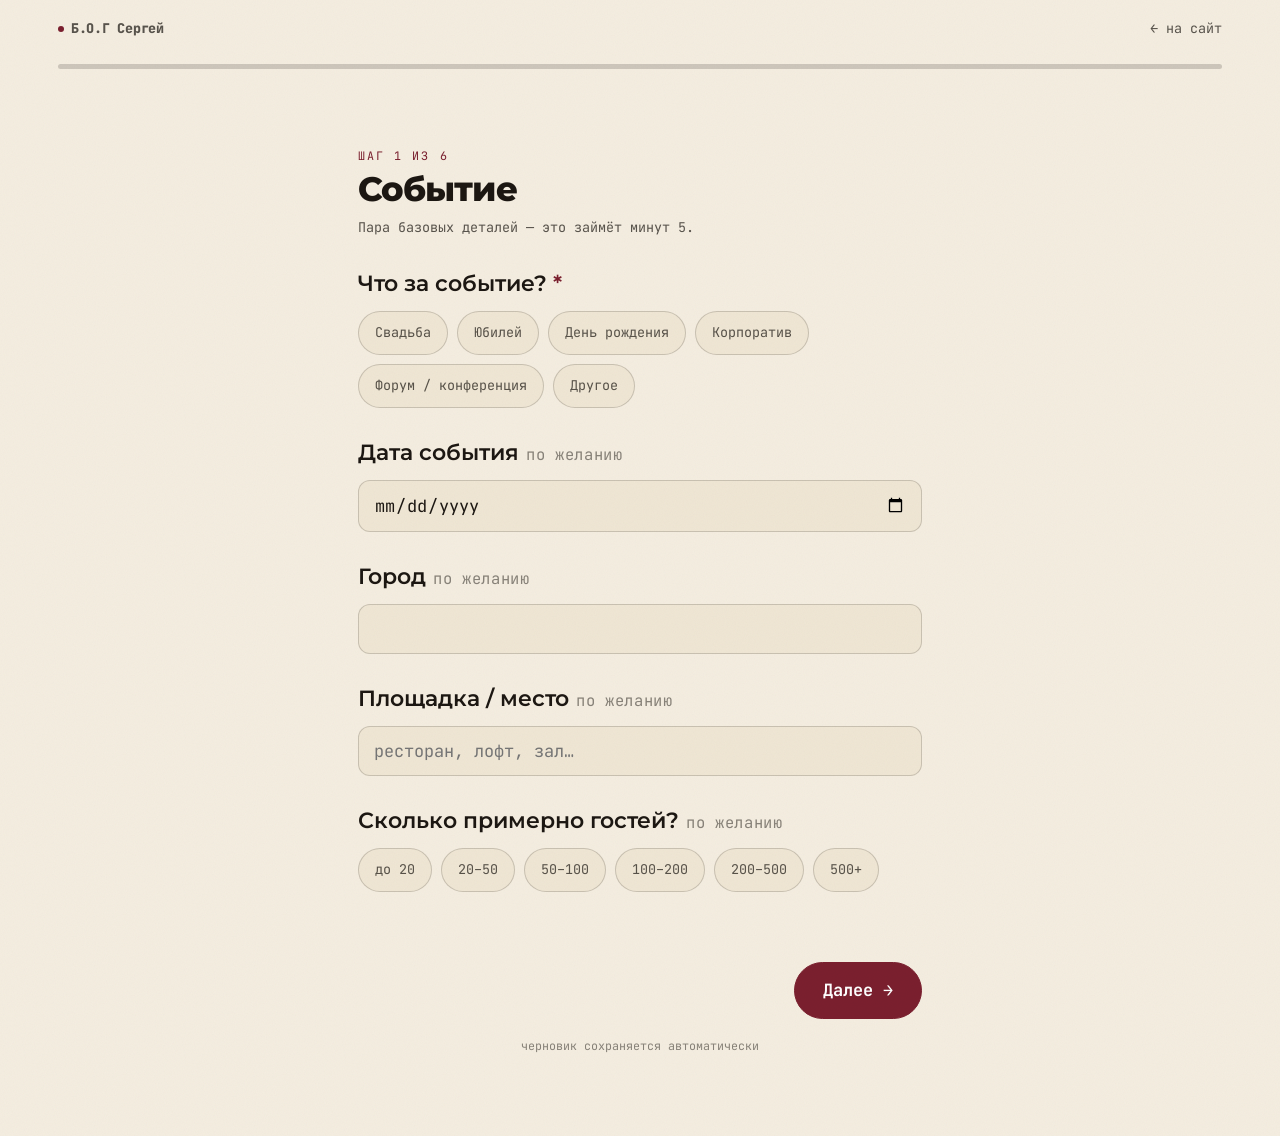
==== commit 318e8c68: "Форма-телефон + удобная анкета: phone-only + строгая валидация, дата-календарь, гости-чипы - Мелкая " ====
--- a/anketa.html
+++ b/anketa.html
@@ -78,10 +78,10 @@
   var STEPS = [
     { title:"Событие", sub:"Пара базовых деталей — это займёт минут 5.", fields:[
       { type:"chips", key:"eventType", label:"Что за событие?", required:true, options:["Свадьба","Юбилей","День рождения","Корпоратив","Форум / конференция","Другое"] },
-      { type:"text", key:"date", label:"Дата", opt:true, ph:"15 августа 2026" },
+      { type:"date", key:"date", label:"Дата события", opt:true },
       { type:"text", key:"city", label:"Город", opt:true },
       { type:"text", key:"venue", label:"Площадка / место", opt:true, ph:"ресторан, лофт, зал…" },
-      { type:"text", key:"guests", label:"Сколько примерно гостей?", opt:true, ph:"40" }
+      { type:"chips", key:"guests", label:"Сколько примерно гостей?", opt:true, options:["до 20","20–50","50–100","100–200","200–500","500+"] }
     ]},
     { title:"Как с вами связаться", sub:"Чтобы Сергей мог обсудить детали.", fields:[
       { type:"text", key:"name", label:"Как вас зовут?", required:true },
@@ -132,6 +132,8 @@
     var lbl = f.label ? '<label class="bflbl">'+esc(f.label)+req+'</label>' : '';
     var v = A[f.key];
     if(f.type==="text") return '<div class="bffield">'+lbl+'<input class="bfi" data-k="'+f.key+'" type="text" value="'+esc(v||"")+'" placeholder="'+esc(f.ph||"")+'"></div>';
+    if(f.type==="date") return '<div class="bffield">'+lbl+'<input class="bfi" data-k="'+f.key+'" type="date" value="'+esc(v||"")+'"></div>';
+    if(f.type==="number") return '<div class="bffield">'+lbl+'<input class="bfi" data-k="'+f.key+'" type="number" inputmode="numeric" min="0" value="'+esc(v||"")+'" placeholder="'+esc(f.ph||"")+'"></div>';
     if(f.type==="textarea") return '<div class="bffield">'+lbl+'<textarea class="bft" data-k="'+f.key+'" placeholder="'+esc(f.ph||"")+'">'+esc(v||"")+'</textarea></div>';
     if(f.type==="chips"){
       var sel = f.multi ? (Array.isArray(v)?v:[]) : v;
